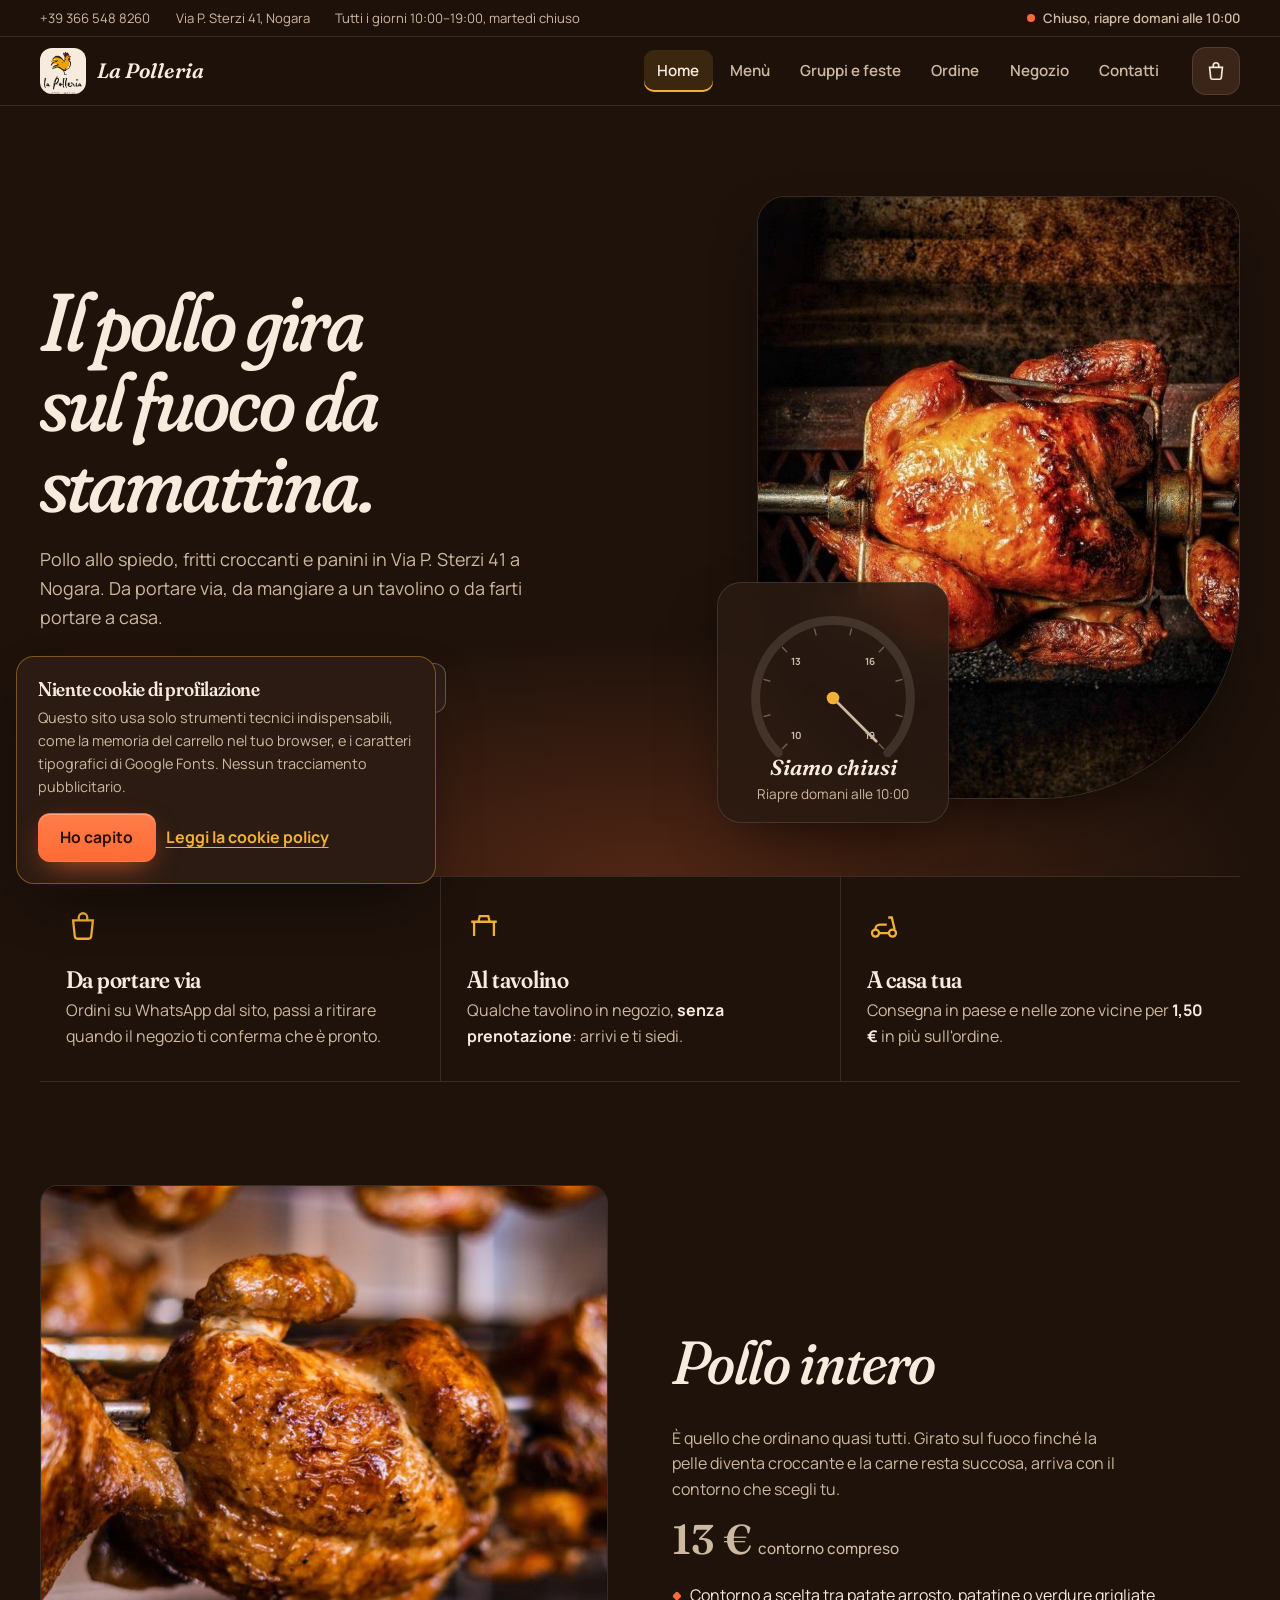
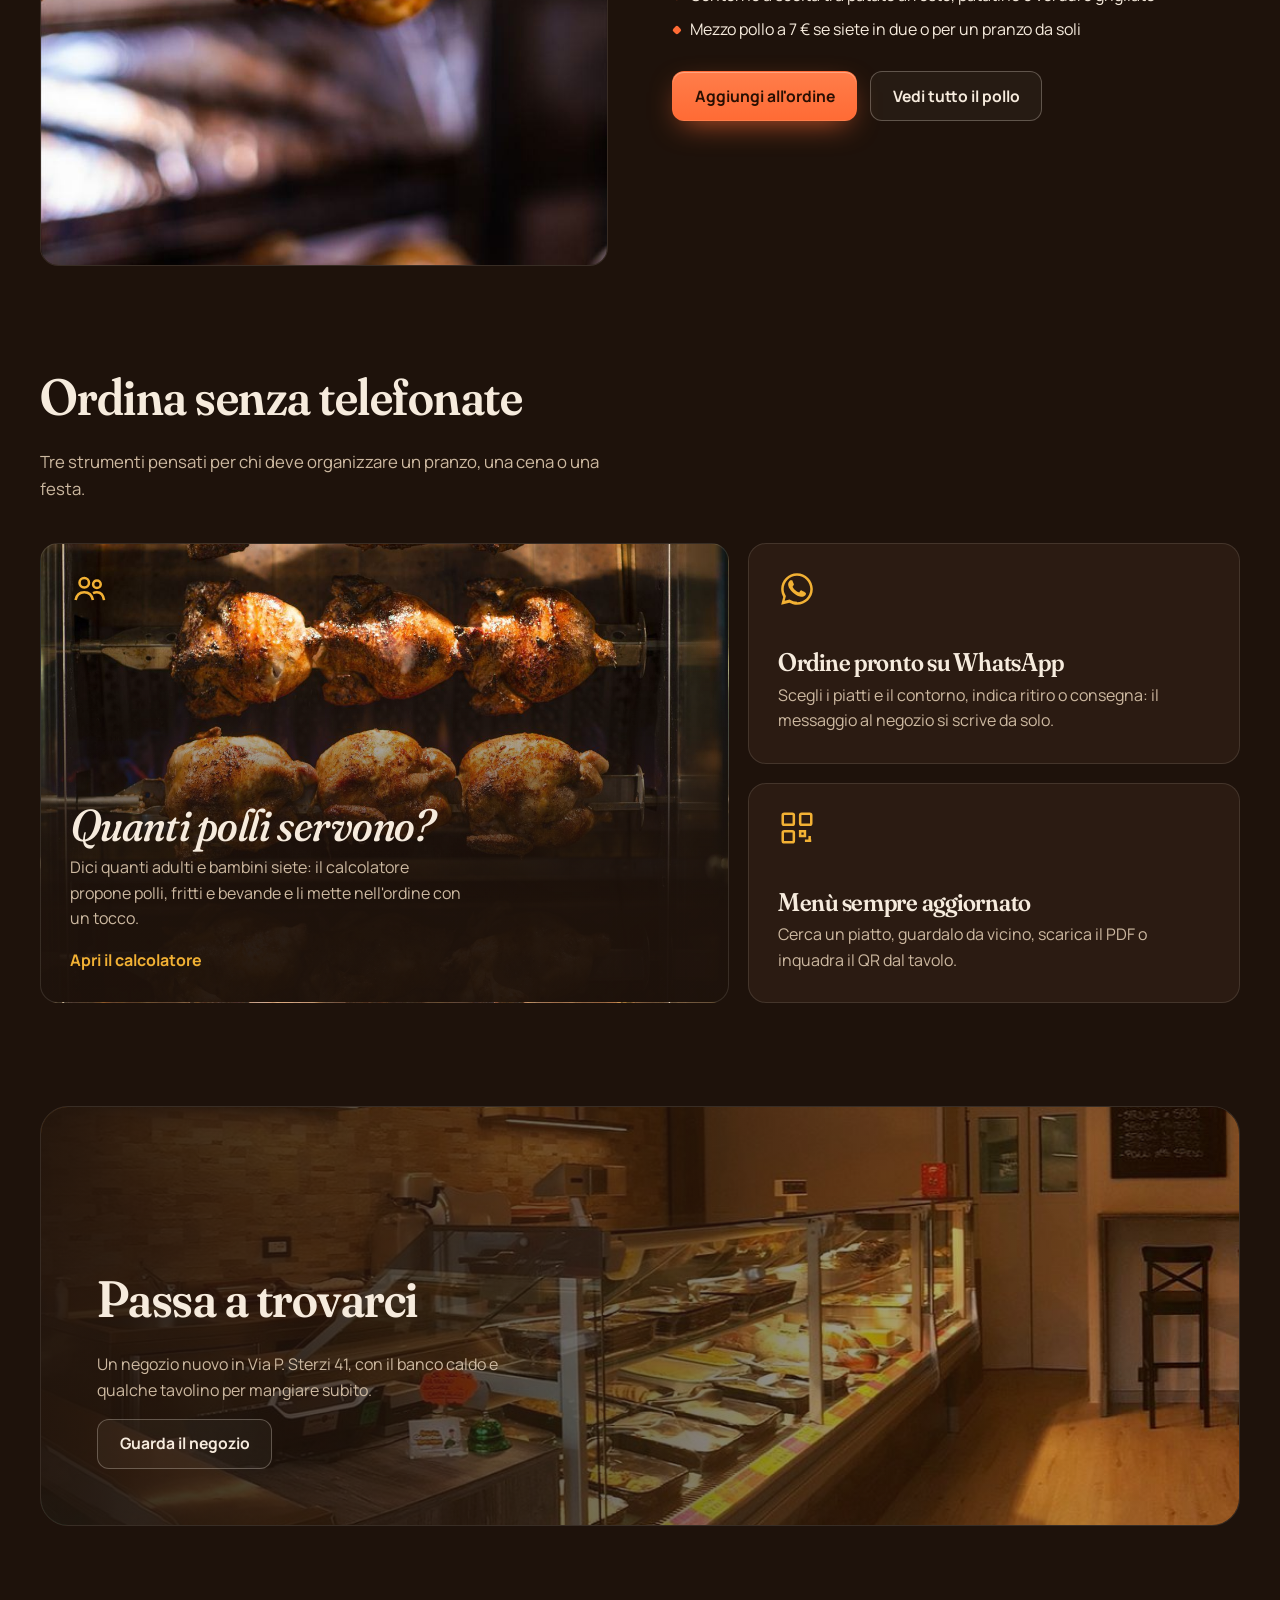
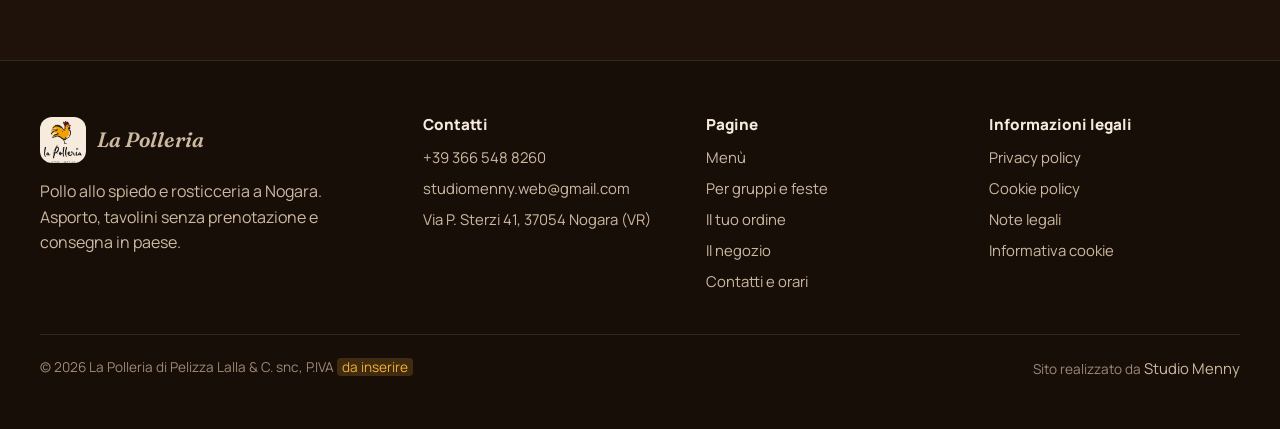
==== index.html @ 3eb0762a "Add files via upload" ====
<!DOCTYPE html>
<html lang="it">
<head>
  <meta charset="UTF-8">
  <meta name="viewport" content="width=device-width, initial-scale=1, viewport-fit=cover">
  <title>La Polleria, pollo allo spiedo a Nogara</title>
  <meta name="description" content="Pollo allo spiedo cotto sul fuoco vivo, fritti e panini in Via P. Sterzi 41 a Nogara. Ordina su WhatsApp, ritiro o consegna a domicilio.">
  <meta name="theme-color" content="#1E120B">
  <link rel="icon" href="images/logo.png">
  <meta property="og:title" content="La Polleria, pollo allo spiedo a Nogara">
  <meta property="og:description" content="Pollo allo spiedo cotto sul fuoco vivo, fritti e panini in Via P. Sterzi 41 a Nogara. Ordina su WhatsApp, ritiro o consegna a domicilio.">
  <meta property="og:image" content="images/hero-spiedo.jpg">
  <meta property="og:type" content="website">
  <link rel="preconnect" href="https://fonts.googleapis.com"><link rel="preconnect" href="https://fonts.gstatic.com" crossorigin><link href="https://fonts.googleapis.com/css2?family=Fraunces:ital,opsz,wght,SOFT,WONK@0,9..144,400..700,0..100,0..1;1,9..144,400..700,0..100,0..1&family=Manrope:wght@400;500;600;700;800&display=swap" rel="stylesheet">
  <link rel="stylesheet" href="style.css">
</head>
<body>
<a class="skip-link" href="#main">Vai al contenuto</a>
<header class="topbar">
  <div class="topbar-strip">
    <div class="wrap">
      <a href="tel:+393665488260">+39 366 548 8260</a>
      <a href="contatti.html">Via P. Sterzi 41, Nogara</a>
      <span>Tutti i giorni 10:00–19:00, martedì chiuso</span>
      <span class="status strip-status" data-status>Orari</span>
    </div>
  </div>
  <div class="topbar-main">
    <div class="wrap">
      <button class="menu-toggle" type="button" aria-expanded="false" aria-controls="mainnav" aria-label="Apri il menu di navigazione"><span></span></button>
      <a class="brand" href="index.html" aria-label="La Polleria, pagina iniziale">
        <span class="brand-badge"><img src="images/logo.png" alt="" width="46" height="46"></span>
        <span class="brand-text"><span class="brand-name">La Polleria</span><span class="status brand-status" data-status></span></span>
      </a>
      <nav class="mainnav" id="mainnav" aria-label="Navigazione principale">
        <a href="index.html" aria-current="page">Home</a>
        <a href="menu.html">Menù</a>
        <a href="feste.html">Gruppi e feste</a>
        <a href="ordina.html">Ordine</a>
        <a href="negozio.html">Negozio</a>
        <a href="contatti.html">Contatti</a>
        <span class="status nav-status" data-status>Orari</span>
      </nav>
      <a class="cart-btn" href="ordina.html" aria-label="Il tuo ordine"><svg viewBox="0 0 24 24" aria-hidden="true"><path d="M5 8h14l-1.2 11.2a2 2 0 0 1-2 1.8H8.2a2 2 0 0 1-2-1.8L5 8z"/><path d="M9 8V6a3 3 0 0 1 6 0v2"/></svg><span class="badge" data-cart-count hidden>0</span></a>
    </div>
  </div>
</header>

<main id="main">

  <section class="hero">
    <canvas class="embers" aria-hidden="true"></canvas>
    <div class="wrap hero-grid">
      <div class="hero-copy">
        <h1>Il pollo gira sul fuoco da stamattina.</h1>
        <p class="hero-lead">Pollo allo spiedo, fritti croccanti e panini in Via P. Sterzi 41 a Nogara. Da portare via, da mangiare a un tavolino o da farti portare a casa.</p>
        <div class="hero-cta">
          <a class="btn btn-fire" href="menu.html">Scegli dal menù</a>
          <a class="btn btn-line" href="feste.html">Calcola per il tuo gruppo</a>
        </div>
      </div>

      <div class="hero-visual">
        <div class="hero-photo"><img src="images/spiedo-scuro.jpg" alt="Pollo allo spiedo dorato sulla brace" width="720" height="906"></div>
        <aside class="dial-card" aria-live="polite" aria-label="Orari di oggi">
          <svg class="dial" viewBox="0 0 220 180" role="img" aria-label="Quadrante degli orari di apertura, dalle 10 alle 19">
            <defs>
              <linearGradient id="dialGrad" x1="0" y1="1" x2="1" y2="0">
                <stop offset="0" stop-color="#F2B134"/>
                <stop offset="1" stop-color="#FF6B35"/>
              </linearGradient>
            </defs>
            <path class="dial-track"/>
            <path class="dial-progress"/>
            <g class="dial-ticks"></g>
            <g class="dial-needle"><line x1="110" y1="110" x2="110" y2="42"/><circle cx="110" cy="110" r="7"/></g>
          </svg>
          <div class="dial-readout">
            <strong data-dial-state>Orari</strong>
            <span data-dial-detail>Tutti i giorni 10–19, martedì chiuso</span>
          </div>
        </aside>
      </div>
    </div>
  </section>

  <section class="wrap" aria-labelledby="modes-title">
    <h2 class="visually-hidden" id="modes-title">Come puoi mangiarlo</h2>
    <div class="modes">
      <div class="mode">
        <svg viewBox="0 0 24 24" aria-hidden="true"><path d="M5 8h14l-1.2 11.2a2 2 0 0 1-2 1.8H8.2a2 2 0 0 1-2-1.8L5 8z"/><path d="M9 8V6a3 3 0 0 1 6 0v2"/></svg>
        <h3>Da portare via</h3>
        <p>Ordini su WhatsApp dal sito, passi a ritirare quando il negozio ti conferma che è pronto.</p>
      </div>
      <div class="mode">
        <svg viewBox="0 0 24 24" aria-hidden="true"><path d="M3 9h18M5 9v10M19 9v10M8 9l1-4h6l1 4"/></svg>
        <h3>Al tavolino</h3>
        <p>Qualche tavolino in negozio, <strong>senza prenotazione</strong>: arrivi e ti siedi.</p>
      </div>
      <div class="mode">
        <svg viewBox="0 0 24 24" aria-hidden="true"><circle cx="6" cy="17" r="2.5"/><circle cx="18" cy="17" r="2.5"/><path d="M8.5 17h7M15 6h2.5l2 8.5M14 11H9a3 3 0 0 0-3 3v.5"/></svg>
        <h3>A casa tua</h3>
        <p>Consegna in paese e nelle zone vicine per <strong>1,50 €</strong> in più sull'ordine.</p>
      </div>
    </div>
  </section>

  <section class="block">
    <div class="wrap signature">
      <div class="signature-img"><img src="images/menu-pollo-intero.jpg" alt="Pollo intero allo spiedo" loading="lazy"></div>
      <div>
        <h2>Pollo intero</h2>
        <p>È quello che ordinano quasi tutti. Girato sul fuoco finché la pelle diventa croccante e la carne resta succosa, arriva con il contorno che scegli tu.</p>
        <p class="price-big">13 €<small>contorno compreso</small></p>
        <ul class="facts">
          <li>Contorno a scelta tra patate arrosto, patatine o verdure grigliate</li>
          <li>Mezzo pollo a 7 € se siete in due o per un pranzo da soli</li>
        </ul>
        <div class="signature-actions">
          <button type="button" class="btn btn-fire" data-add="pollo-intero">Aggiungi all'ordine</button>
          <a class="btn btn-line" href="menu.html#pollo">Vedi tutto il pollo</a>
        </div>
      </div>
    </div>
  </section>

  <section class="block" style="padding-top:0">
    <div class="wrap">
      <div class="block-head">
        <h2>Ordina senza telefonate</h2>
        <p>Tre strumenti pensati per chi deve organizzare un pranzo, una cena o una festa.</p>
      </div>
      <div class="tools">
        <a class="tool tool--big" href="feste.html">
          <svg class="tool-icon" viewBox="0 0 24 24" aria-hidden="true"><circle cx="9" cy="8" r="3"/><circle cx="17" cy="9" r="2.4"/><path d="M3.5 19c.6-3.2 2.8-5 5.5-5s4.9 1.8 5.5 5M14.5 14.6c.8-.4 1.6-.6 2.5-.6 2.3 0 4 1.5 4.5 5"/></svg>
          <h3>Quanti polli servono?</h3>
          <p>Dici quanti adulti e bambini siete: il calcolatore propone polli, fritti e bevande e li mette nell'ordine con un tocco.</p>
          <span class="tool-go">Apri il calcolatore</span>
        </a>
        <a class="tool" href="ordina.html">
          <svg class="tool-icon" style="fill:#F2B134;stroke:none" viewBox="0 0 24 24" aria-hidden="true"><path d="M12 2C6.5 2 2 6.5 2 12c0 1.8.5 3.5 1.3 5L2 22l5.2-1.3c1.5.8 3.1 1.3 4.8 1.3 5.5 0 10-4.5 10-10S17.5 2 12 2zm0 18c-1.6 0-3.1-.4-4.4-1.2l-.3-.2-3.1.8.8-3-.2-.3C4 14.7 3.6 13.4 3.6 12c0-4.6 3.8-8.4 8.4-8.4s8.4 3.8 8.4 8.4-3.8 8.4-8.4 8.4zm4.6-6.3c-.3-.1-1.5-.7-1.7-.8-.2-.1-.4-.1-.6.1-.2.3-.6.8-.8 1-.1.2-.3.2-.5.1-.3-.1-1.2-.4-2.2-1.4-.8-.7-1.4-1.6-1.5-1.9-.2-.3 0-.4.1-.6.1-.1.3-.3.4-.5.1-.1.2-.3.2-.4.1-.2 0-.3 0-.5-.1-.1-.6-1.4-.8-1.9-.2-.5-.4-.4-.6-.4h-.5c-.2 0-.5.1-.7.3-.2.3-1 1-1 2.3s1 2.7 1.1 2.9c.1.2 2 3 4.8 4.2.7.3 1.2.5 1.6.6.7.2 1.3.2 1.8.1.5-.1 1.5-.6 1.8-1.2.2-.6.2-1.1.1-1.2-.1-.1-.2-.2-.5-.3z"/></svg>
          <h3>Ordine pronto su WhatsApp</h3>
          <p>Scegli i piatti e il contorno, indica ritiro o consegna: il messaggio al negozio si scrive da solo.</p>
        </a>
        <a class="tool" href="menu.html">
          <svg class="tool-icon" viewBox="0 0 24 24" aria-hidden="true"><rect x="3" y="3" width="7" height="7" rx="1"/><rect x="14" y="3" width="7" height="7" rx="1"/><rect x="3" y="14" width="7" height="7" rx="1"/><path d="M14 14h3v3h-3zM20 14v.01M17 20h4M20 17v3"/></svg>
          <h3>Menù sempre aggiornato</h3>
          <p>Cerca un piatto, guardalo da vicino, scarica il PDF o inquadra il QR dal tavolo.</p>
        </a>
      </div>
    </div>
  </section>

  <section class="block" style="padding-top:0">
    <div class="wrap">
      <div class="shop-band">
        <img src="images/negozio.jpg" alt="Interno del negozio con il banco caldo e i tavolini" loading="lazy">
        <div class="shop-band-copy">
          <h2>Passa a trovarci</h2>
          <p>Un negozio nuovo in Via P. Sterzi 41, con il banco caldo e qualche tavolino per mangiare subito.</p>
          <a class="btn btn-line" href="negozio.html">Guarda il negozio</a>
        </div>
      </div>
    </div>
  </section>

</main>
<footer class="site-foot">
  <div class="wrap">
    <div class="foot-grid">
      <div class="foot-brand">
        <a class="brand" href="index.html"><span class="brand-badge"><img src="images/logo.png" alt="" width="46" height="46"></span><span class="brand-name">La Polleria</span></a>
        <p>Pollo allo spiedo e rosticceria a Nogara. Asporto, tavolini senza prenotazione e consegna in paese.</p>
      </div>
      <div>
        <h2>Contatti</h2>
        <ul>
          <li><a href="tel:+393665488260">+39 366 548 8260</a></li>
          <li><a href="mailto:studiomenny.web@gmail.com">studiomenny.web@gmail.com</a></li>
          <li>Via P. Sterzi 41, 37054 Nogara (VR)</li>
        </ul>
      </div>
      <div>
        <h2>Pagine</h2>
        <ul>
          <li><a href="menu.html">Menù</a></li>
          <li><a href="feste.html">Per gruppi e feste</a></li>
          <li><a href="ordina.html">Il tuo ordine</a></li>
          <li><a href="negozio.html">Il negozio</a></li>
          <li><a href="contatti.html">Contatti e orari</a></li>
        </ul>
      </div>
      <div>
        <h2>Informazioni legali</h2>
        <ul>
          <li><a href="privacy.html">Privacy policy</a></li>
          <li><a href="cookie.html">Cookie policy</a></li>
          <li><a href="note-legali.html">Note legali</a></li>
          <li><button type="button" data-cookie-open>Informativa cookie</button></li>
        </ul>
      </div>
    </div>
    <div class="foot-bottom">
      <span>© <span data-year>2026</span> La Polleria di Pelizza Lalla &amp; C. snc, P.IVA <span class="placeholder">da inserire</span></span>
      <span>Sito realizzato da <a href="https://www.studiomenny.it/" target="_blank" rel="noopener">Studio Menny</a></span>
    </div>
  </div>
</footer>

<nav class="actionbar" aria-label="Azioni rapide">
  <a class="ab-call" href="tel:+393665488260"><svg viewBox="0 0 24 24" aria-hidden="true"><path d="M6.6 10.8c1.4 2.8 3.7 5.1 6.5 6.5l2.2-2.2c.3-.3.7-.4 1-.2 1.1.4 2.3.6 3.5.6.6 0 1 .4 1 1V20c0 .6-.4 1-1 1C10.6 21 3 13.4 3 4c0-.6.4-1 1-1h3.5c.6 0 1 .4 1 1 0 1.2.2 2.4.6 3.5.1.3 0 .7-.2 1z"/></svg>Chiama</a>
  <a class="ab-wa" href="https://wa.me/393665488260" target="_blank" rel="noopener"><svg viewBox="0 0 24 24" aria-hidden="true"><path d="M12 2C6.5 2 2 6.5 2 12c0 1.8.5 3.5 1.3 5L2 22l5.2-1.3c1.5.8 3.1 1.3 4.8 1.3 5.5 0 10-4.5 10-10S17.5 2 12 2zm0 18c-1.6 0-3.1-.4-4.4-1.2l-.3-.2-3.1.8.8-3-.2-.3C4 14.7 3.6 13.4 3.6 12c0-4.6 3.8-8.4 8.4-8.4s8.4 3.8 8.4 8.4-3.8 8.4-8.4 8.4zm4.6-6.3c-.3-.1-1.5-.7-1.7-.8-.2-.1-.4-.1-.6.1-.2.3-.6.8-.8 1-.1.2-.3.2-.5.1-.3-.1-1.2-.4-2.2-1.4-.8-.7-1.4-1.6-1.5-1.9-.2-.3 0-.4.1-.6.1-.1.3-.3.4-.5.1-.1.2-.3.2-.4.1-.2 0-.3 0-.5-.1-.1-.6-1.4-.8-1.9-.2-.5-.4-.4-.6-.4h-.5c-.2 0-.5.1-.7.3-.2.3-1 1-1 2.3s1 2.7 1.1 2.9c.1.2 2 3 4.8 4.2.7.3 1.2.5 1.6.6.7.2 1.3.2 1.8.1.5-.1 1.5-.6 1.8-1.2.2-.6.2-1.1.1-1.2-.1-.1-.2-.2-.5-.3z"/></svg>WhatsApp</a>
  <a class="ab-order" href="ordina.html"><svg viewBox="0 0 24 24" aria-hidden="true"><path d="M5 8h14l-1.2 11.2a2 2 0 0 1-2 1.8H8.2a2 2 0 0 1-2-1.8L5 8z"/><path d="M9 8V6a3 3 0 0 1 6 0v2"/></svg>Ordine <span class="badge" data-cart-count hidden>0</span></a>
</nav>

<div class="toast" id="toast" role="status" aria-live="polite"></div>

<div class="cookie" id="cookie" role="dialog" aria-labelledby="cookie-title" hidden>
  <h2 id="cookie-title">Niente cookie di profilazione</h2>
  <p>Questo sito usa solo strumenti tecnici indispensabili, come la memoria del carrello nel tuo browser, e i caratteri tipografici di Google Fonts. Nessun tracciamento pubblicitario.</p>
  <div class="cookie-actions">
    <button type="button" class="btn btn-fire" data-cookie-ok>Ho capito</button>
    <a class="link" href="cookie.html">Leggi la cookie policy</a>
  </div>
</div>
<script src="data.js"></script>
<script src="cart.js"></script>
<script src="app.js"></script>
</body>
</html>
---- style.css ----
/* =========================================================
   La Polleria — foglio di stile unico per tutte le pagine
   Palette: brace, carbone, tizzone, pergamena, crosta, fiamma, rosmarino
   ========================================================= */

:root {
  --brace: #1E120B;
  --carbone: #2B1B12;
  --tizzone: #3A2518;
  --pergamena: #F6EBDD;
  --sabbia: #CDB9A1;
  --crosta: #F2B134;
  --fiamma: #FF6B35;
  --rosmarino: #A5BD6E;
  --linea: rgba(246, 235, 221, 0.12);

  --display: "Fraunces", Georgia, serif;
  --body: "Manrope", system-ui, -apple-system, "Segoe UI", sans-serif;

  --wrap: 1200px;
  --head-h: 104px;
  --r-card: 18px;
  --r-ctrl: 12px;
  --shadow: 0 24px 60px -24px rgba(0, 0, 0, 0.7);
}

@media (max-width: 900px) { :root { --head-h: 64px; } }

*, *::before, *::after { box-sizing: border-box; }

html { scroll-behavior: smooth; scroll-padding-top: calc(var(--head-h) + 16px); }

body {
  margin: 0;
  font-family: var(--body);
  font-size: 1rem;
  line-height: 1.6;
  color: var(--pergamena);
  background:
    radial-gradient(1200px 600px at 85% -10%, rgba(255, 107, 53, 0.10), transparent 60%),
    var(--brace);
  -webkit-font-smoothing: antialiased;
}

body.is-locked, body.nav-open { overflow: hidden; }

[hidden] { display: none !important; }
img { max-width: 100%; display: block; }
a { color: inherit; }
button, input, select, textarea { font: inherit; color: inherit; }

h1, h2, h3 {
  font-family: var(--display);
  font-weight: 600;
  line-height: 1.08;
  letter-spacing: -0.01em;
  margin: 0 0 0.5em;
  font-variation-settings: "SOFT" 60, "opsz" 96;
}

p { margin: 0 0 1em; }

.wrap { width: min(100% - 2.5rem, var(--wrap)); margin-inline: auto; }

:focus-visible { outline: 2px solid var(--crosta); outline-offset: 3px; border-radius: 6px; }

.skip-link {
  position: absolute; left: 1rem; top: -60px; z-index: 300;
  background: var(--crosta); color: var(--brace); padding: 0.6rem 1rem; border-radius: 8px; font-weight: 700;
}
.skip-link:focus { top: 1rem; }

.visually-hidden {
  position: absolute !important; width: 1px; height: 1px; overflow: hidden;
  clip: rect(0 0 0 0); white-space: nowrap;
}

/* ---------- Pulsanti ---------- */

.btn {
  display: inline-flex; align-items: center; justify-content: center; gap: 0.55rem;
  min-height: 48px; padding: 0.7rem 1.35rem;
  border-radius: var(--r-ctrl); border: 1px solid transparent;
  font-weight: 700; font-size: 0.98rem; text-decoration: none; cursor: pointer;
  transition: transform 0.15s ease, background-color 0.15s ease, border-color 0.15s ease;
}
.btn:active { transform: translateY(1px); }
.btn svg { width: 20px; height: 20px; flex: none; }

.btn-fire {
  background: linear-gradient(180deg, #FF7D4A, var(--fiamma));
  color: #2A0F02;
  box-shadow: 0 10px 30px -10px rgba(255, 107, 53, 0.8), inset 0 1px 0 rgba(255, 255, 255, 0.3);
}
.btn-fire:hover { background: #FF8A5B; }

.btn-line { border-color: rgba(246, 235, 221, 0.28); color: var(--pergamena); background: rgba(246, 235, 221, 0.04); }
.btn-line:hover { border-color: var(--crosta); background: rgba(242, 177, 52, 0.08); }

.btn-wa { background: #25D366; color: #06331A; }
.btn-wa:hover { background: #3be27b; }
.btn-wa svg { fill: currentColor; }

.btn[disabled] { opacity: 0.4; cursor: not-allowed; box-shadow: none; }

.link {
  color: var(--crosta); font-weight: 700; text-decoration: underline;
  text-underline-offset: 4px; text-decoration-thickness: 1px;
}

/* ---------- Testata ---------- */

.topbar {
  position: sticky; top: 0; z-index: 100;
  border-bottom: 1px solid var(--linea);
  isolation: isolate;
}
/* Lo sfondo sfocato sta su uno pseudo-elemento: così il menu mobile (position: fixed) copre davvero tutto lo schermo */
.topbar::before {
  content: ""; position: absolute; inset: 0; z-index: -1;
  background: rgba(30, 18, 11, 0.82);
  backdrop-filter: blur(14px) saturate(140%);
  -webkit-backdrop-filter: blur(14px) saturate(140%);
}

.topbar-strip { border-bottom: 1px solid var(--linea); font-size: 0.82rem; color: var(--sabbia); }
.topbar-strip .wrap { display: flex; gap: 1.6rem; align-items: center; min-height: 36px; }
.topbar-strip a { text-decoration: none; }
.topbar-strip a:hover { color: var(--pergamena); }
.topbar-strip .strip-status { margin-left: auto; }

.topbar-main .wrap { display: flex; align-items: center; gap: 1.2rem; min-height: 68px; }

.brand { display: flex; align-items: center; gap: 0.7rem; text-decoration: none; flex: none; }
.brand-badge {
  width: 46px; height: 46px; border-radius: 12px; background: var(--pergamena);
  display: grid; place-items: center; padding: 4px;
}
.brand-badge img { width: 100%; height: 100%; object-fit: contain; }
.brand-name { font-family: var(--display); font-size: 1.3rem; font-weight: 600; font-style: italic; }
.brand-text { display: grid; line-height: 1.15; }
.brand-text .brand-status { display: none; font-size: 0.72rem; }

.mainnav { display: flex; gap: 0.2rem; margin-left: auto; }
.mainnav a {
  text-decoration: none; padding: 0.55rem 0.85rem; border-radius: 10px;
  color: var(--sabbia); font-weight: 600; font-size: 0.95rem;
}
.mainnav a:hover { color: var(--pergamena); background: rgba(246, 235, 221, 0.06); }
.mainnav a[aria-current="page"] { color: var(--pergamena); background: rgba(242, 177, 52, 0.14); box-shadow: inset 0 -2px 0 var(--crosta); }

.cart-btn {
  position: relative; display: grid; place-items: center;
  width: 48px; height: 48px; border-radius: 14px;
  background: var(--tizzone); border: 1px solid var(--linea); text-decoration: none;
}
.cart-btn svg { width: 22px; height: 22px; fill: none; stroke: var(--pergamena); stroke-width: 1.8; }
.cart-btn:hover { border-color: var(--crosta); }

.badge {
  position: absolute; top: -6px; right: -6px; min-width: 22px; height: 22px; padding: 0 6px;
  border-radius: 999px; background: var(--fiamma); color: #2A0F02;
  font-size: 0.75rem; font-weight: 800; display: grid; place-items: center;
}

.menu-toggle { display: none; }

/* Stato aperto / chiuso */
.status { display: inline-flex; align-items: center; gap: 0.5rem; font-weight: 600; }
.status::before {
  content: ""; width: 8px; height: 8px; border-radius: 50%; background: var(--sabbia); flex: none;
}
.status.is-open::before { background: var(--rosmarino); box-shadow: 0 0 0 4px rgba(165, 189, 110, 0.2); }
.status.is-open { color: #D6E6AE; }
.status.is-closed::before { background: var(--fiamma); }

@media (max-width: 900px) {
  .topbar-strip { display: none; }
  .topbar-main .wrap { min-height: 64px; gap: 0.7rem; }
  .brand-badge { width: 40px; height: 40px; }
  .brand-name { font-size: 1.15rem; }
  .brand-text .brand-status { display: inline-flex; gap: 0.35rem; }
  .brand-status::before { width: 6px; height: 6px; }

  .menu-toggle {
    display: grid; place-items: center; width: 48px; height: 48px;
    border-radius: 14px; border: 1px solid var(--linea); background: transparent; cursor: pointer;
  }
  .menu-toggle span, .menu-toggle span::before, .menu-toggle span::after {
    display: block; width: 20px; height: 2px; background: var(--pergamena); border-radius: 2px;
    position: relative; transition: transform 0.2s ease, background 0.2s ease;
  }
  .menu-toggle span::before, .menu-toggle span::after { content: ""; position: absolute; left: 0; }
  .menu-toggle span::before { top: -6px; }
  .menu-toggle span::after { top: 6px; }
  .nav-open .menu-toggle span { background: transparent; }
  .nav-open .menu-toggle span::before { transform: translateY(6px) rotate(45deg); }
  .nav-open .menu-toggle span::after { transform: translateY(-6px) rotate(-45deg); }

  .cart-btn { margin-left: auto; }

  .mainnav {
    position: fixed; inset: 64px 0 0 0; z-index: 99;
    flex-direction: column; gap: 0.3rem; padding: 1.4rem 1.25rem 7rem;
    background: var(--brace); margin: 0;
    transform: translateY(-8px); opacity: 0; visibility: hidden;
    transition: opacity 0.2s ease, transform 0.2s ease, visibility 0.2s;
  }
  .nav-open .mainnav { opacity: 1; transform: none; visibility: visible; }
  .mainnav a { font-family: var(--display); font-size: 1.7rem; font-weight: 600; color: var(--pergamena); padding: 0.6rem 0.4rem; }
  .mainnav a[aria-current="page"] { box-shadow: none; background: none; color: var(--crosta); }
  .mainnav .nav-status { display: flex; margin-top: 1rem; padding-top: 1rem; border-top: 1px solid var(--linea); font-size: 0.95rem; }
}
@media (min-width: 901px) { .mainnav .nav-status { display: none; } }

/* ---------- Hero (home) ---------- */

.hero { position: relative; overflow: hidden; padding: clamp(3rem, 7vw, 6rem) 0 clamp(3rem, 6vw, 5rem); isolation: isolate; }

.hero::after {
  content: ""; position: absolute; inset: auto 0 0 0; height: 45%; z-index: -1;
  background: radial-gradient(70% 100% at 50% 100%, rgba(255, 107, 53, 0.22), transparent 70%);
}

.embers { position: absolute; inset: 0; width: 100%; height: 100%; pointer-events: none; z-index: 1; }

.hero-grid {
  position: relative; z-index: 2;
  display: grid; grid-template-columns: 1.15fr 0.85fr; gap: clamp(2rem, 5vw, 4.5rem); align-items: center;
}

.hero h1 {
  font-size: clamp(2.6rem, 6.4vw, 5.4rem);
  font-weight: 500; font-style: italic;
  font-variation-settings: "SOFT" 100, "opsz" 144, "WONK" 1;
  line-height: 0.98; letter-spacing: -0.025em;
  max-width: 11ch; margin-bottom: 1.4rem;
  text-wrap: balance;
}

.hero-lead { font-size: 1.12rem; color: var(--sabbia); max-width: 44ch; margin-bottom: 2rem; }

.hero-cta { display: flex; flex-wrap: wrap; gap: 0.8rem; }

.hero-visual { position: relative; }

.hero-photo {
  border-radius: 28px 28px 200px 200px; overflow: hidden; aspect-ratio: 4 / 5;
  box-shadow: var(--shadow);
  border: 1px solid var(--linea);
}
.hero-photo img { width: 100%; height: 100%; object-fit: cover; }

/* Quadrante orari */
.dial-card {
  position: absolute; left: -2.5rem; bottom: -1.5rem; width: 232px;
  padding: 1rem 1rem 1.1rem;
  background: rgba(43, 27, 18, 0.88);
  backdrop-filter: blur(12px); -webkit-backdrop-filter: blur(12px);
  border: 1px solid var(--linea); border-radius: 24px;
  box-shadow: var(--shadow);
  text-align: center;
}

.dial { width: 100%; height: auto; display: block; margin-bottom: -0.6rem; }
.dial-track { fill: none; stroke: rgba(246, 235, 221, 0.12); stroke-width: 10; stroke-linecap: round; }
.dial-progress { fill: none; stroke: url(#dialGrad); stroke-width: 10; stroke-linecap: round; filter: drop-shadow(0 0 6px rgba(255, 107, 53, 0.7)); }
.dial-ticks line { stroke: rgba(246, 235, 221, 0.35); stroke-width: 1.5; }
.dial-ticks text { fill: var(--sabbia); font-family: var(--body); font-size: 11px; font-weight: 700; text-anchor: middle; }
.dial-needle line { stroke: var(--pergamena); stroke-width: 3; stroke-linecap: round; }
.dial-needle circle { fill: var(--crosta); }
.dial-card:not(.is-open) .dial-needle line { stroke: var(--sabbia); }

.dial-readout strong { display: block; font-family: var(--display); font-size: 1.35rem; font-style: italic; font-weight: 600; }
.dial-readout span { display: block; font-size: 0.85rem; color: var(--sabbia); line-height: 1.4; }
.dial-card.is-open .dial-readout strong { color: #D6E6AE; }

@media (max-width: 900px) {
  .hero-grid { grid-template-columns: 1fr; }
  .hero-visual { max-width: 460px; width: 100%; margin: 0 auto; }
  .dial-card { left: auto; right: -0.5rem; bottom: -1.5rem; width: 196px; }
}

@media (max-width: 480px) {
  .hero-photo { border-radius: 24px 24px 140px 140px; }
  .dial-card { right: 50%; transform: translateX(50%); bottom: -3rem; }
  .hero-visual { margin-bottom: 3rem; }
}

/* ---------- Sezioni home ---------- */

.block { padding: clamp(3.5rem, 8vw, 6.5rem) 0; }
.block-head { max-width: 60ch; margin-bottom: 2.5rem; }
.block-head h2 { font-size: clamp(2rem, 4.2vw, 3.2rem); }
.block-head p { color: var(--sabbia); font-size: 1.05rem; }

/* Tre modi */
.modes { display: grid; grid-template-columns: repeat(3, 1fr); border-top: 1px solid var(--linea); border-bottom: 1px solid var(--linea); }
.mode { padding: 2rem 1.6rem; }
.mode + .mode { border-left: 1px solid var(--linea); }
.mode svg { width: 34px; height: 34px; stroke: var(--crosta); fill: none; stroke-width: 1.6; margin-bottom: 1rem; }
.mode h3 { font-size: 1.5rem; margin-bottom: 0.35rem; }
.mode p { color: var(--sabbia); margin: 0; }
.mode strong { color: var(--pergamena); }
@media (max-width: 760px) {
  .modes { grid-template-columns: 1fr; }
  .mode + .mode { border-left: 0; border-top: 1px solid var(--linea); }
}

/* Il più ordinato */
.signature { display: grid; grid-template-columns: 1fr 1fr; gap: clamp(2rem, 5vw, 4rem); align-items: center; }
.signature-img { border-radius: var(--r-card); overflow: hidden; aspect-ratio: 5 / 6; border: 1px solid var(--linea); }
.signature-img img { width: 100%; height: 100%; object-fit: cover; }
.signature h2 { font-size: clamp(2.2rem, 5vw, 3.8rem); font-style: italic; font-weight: 500; }
.signature p { color: var(--sabbia); max-width: 46ch; }
.price-big { font-family: var(--display); font-size: 2.6rem; color: var(--crosta); font-weight: 600; line-height: 1; margin: 0.4rem 0 1.4rem; }
.price-big small { font-family: var(--body); font-size: 0.95rem; color: var(--sabbia); font-weight: 500; margin-left: 0.4rem; }
.signature-actions { display: flex; gap: 0.8rem; flex-wrap: wrap; }
.facts { list-style: none; padding: 0; margin: 0 0 1.8rem; display: grid; gap: 0.55rem; }
.facts li { display: flex; gap: 0.7rem; align-items: baseline; color: var(--pergamena); }
.facts li::before { content: ""; width: 7px; height: 7px; border-radius: 2px; background: var(--fiamma); transform: rotate(45deg) translateY(-2px); flex: none; }
@media (max-width: 760px) { .signature { grid-template-columns: 1fr; } }

/* Strumenti */
.tools { display: grid; grid-template-columns: 1.4fr 1fr; grid-template-rows: auto auto; gap: 1.2rem; }
.tool {
  position: relative; display: flex; flex-direction: column; justify-content: flex-end;
  padding: 1.8rem; border-radius: var(--r-card); text-decoration: none; overflow: hidden;
  background: var(--carbone); border: 1px solid var(--linea); min-height: 220px;
  transition: border-color 0.2s ease, transform 0.2s ease;
}
.tool:hover { border-color: rgba(242, 177, 52, 0.55); transform: translateY(-2px); }
.tool h3 { font-size: 1.6rem; margin-bottom: 0.35rem; }
.tool p { color: var(--sabbia); margin: 0; max-width: 40ch; }
.tool-go { margin-top: 1rem; color: var(--crosta); font-weight: 700; }
.tool--big { grid-row: span 2; min-height: 460px; background: linear-gradient(180deg, rgba(30, 18, 11, 0) 20%, rgba(30, 18, 11, 0.95) 80%), url("images/hero-spiedo.jpg") center / cover; }
.tool--big h3 { font-size: clamp(2rem, 4vw, 2.8rem); font-style: italic; font-weight: 500; }
.tool-icon { position: absolute; top: 1.6rem; left: 1.8rem; width: 38px; height: 38px; stroke: var(--crosta); fill: none; stroke-width: 1.6; }
@media (max-width: 760px) {
  .tools { grid-template-columns: 1fr; }
  .tool--big { grid-row: auto; min-height: 340px; }
}

/* Striscia negozio */
.shop-band { position: relative; border-radius: 28px; overflow: hidden; min-height: 420px; display: flex; align-items: flex-end; border: 1px solid var(--linea); }
.shop-band img { position: absolute; inset: 0; width: 100%; height: 100%; object-fit: cover; }
.shop-band::before { content: ""; position: absolute; inset: 0; background: linear-gradient(90deg, rgba(30, 18, 11, 0.92) 0%, rgba(30, 18, 11, 0.55) 55%, rgba(30, 18, 11, 0.1) 100%); z-index: 1; }
.shop-band-copy { position: relative; z-index: 2; padding: clamp(1.8rem, 5vw, 3.5rem); max-width: 560px; }
.shop-band h2 { font-size: clamp(2rem, 4.4vw, 3.2rem); }
.shop-band p { color: var(--sabbia); }

/* ---------- Intestazione pagine interne ---------- */

.page-head {
  position: relative; overflow: hidden;
  padding: clamp(3rem, 8vw, 5.5rem) 0 clamp(2.4rem, 6vw, 4rem);
  border-bottom: 1px solid var(--linea);
}
.page-head-bg { position: absolute; inset: 0; z-index: -1; }
.page-head-bg img { width: 100%; height: 100%; object-fit: cover; opacity: 0.28; filter: saturate(1.1); }
.page-head-bg::after { content: ""; position: absolute; inset: 0; background: linear-gradient(180deg, rgba(30, 18, 11, 0.35), var(--brace) 95%); }
.page-head { isolation: isolate; }
.page-head h1 { font-size: clamp(2.6rem, 6.5vw, 4.8rem); font-style: italic; font-weight: 500; font-variation-settings: "SOFT" 100, "opsz" 144, "WONK" 1; margin-bottom: 0.4rem; }
.page-head p { color: var(--sabbia); font-size: 1.1rem; max-width: 52ch; margin: 0; }
.crumbs { font-size: 0.85rem; color: var(--sabbia); margin-bottom: 1rem; }
.crumbs a { text-decoration: none; }
.crumbs a:hover { color: var(--pergamena); }

/* ---------- Menù ---------- */

.menu-tools {
  position: sticky; top: var(--head-h); z-index: 50;
  background: rgba(30, 18, 11, 0.9);
  backdrop-filter: blur(12px); -webkit-backdrop-filter: blur(12px);
  border-bottom: 1px solid var(--linea);
}
.menu-tools .wrap { display: flex; gap: 1rem; align-items: center; padding: 0.8rem 0; }

.search { position: relative; flex: 0 1 300px; }
.search svg { position: absolute; left: 0.9rem; top: 50%; width: 18px; height: 18px; transform: translateY(-50%); stroke: var(--sabbia); fill: none; stroke-width: 2; pointer-events: none; }
.search input {
  width: 100%; min-height: 46px; padding: 0.6rem 2.6rem;
  border-radius: 999px; border: 1px solid var(--linea); background: var(--carbone);
}
.search input::placeholder { color: #9d8a76; }
.search input:focus { outline: none; border-color: var(--crosta); }
.search input::-webkit-search-cancel-button { display: none; }
.search-clear { position: absolute; right: 0.4rem; top: 50%; transform: translateY(-50%); width: 34px; height: 34px; border: 0; background: none; border-radius: 50%; cursor: pointer; color: var(--sabbia); font-size: 1.2rem; }
.search input:placeholder-shown + .search-clear { display: none; }

.chips { display: flex; gap: 0.45rem; overflow-x: auto; scrollbar-width: none; flex: 1; }
.chips::-webkit-scrollbar { display: none; }
.chip {
  flex: none; min-height: 42px; padding: 0.4rem 1rem; border-radius: 999px;
  border: 1px solid var(--linea); background: transparent; color: var(--sabbia);
  font-weight: 600; cursor: pointer; white-space: nowrap;
}
.chip:hover { color: var(--pergamena); border-color: rgba(246, 235, 221, 0.3); }
.chip.is-active { background: var(--pergamena); color: var(--brace); border-color: var(--pergamena); }

@media (max-width: 700px) {
  .menu-tools .wrap { flex-direction: column; align-items: stretch; gap: 0.6rem; padding: 0.7rem 0; }
  .search { flex: none; }
}

.callout {
  display: flex; gap: 1rem; align-items: center; margin: 2rem 0 0;
  padding: 1.1rem 1.3rem; border-radius: var(--r-card);
  background: linear-gradient(90deg, rgba(242, 177, 52, 0.14), rgba(242, 177, 52, 0.04));
  border: 1px solid rgba(242, 177, 52, 0.35);
}
.callout svg { width: 28px; height: 28px; flex: none; stroke: var(--crosta); fill: none; stroke-width: 1.7; }
.callout p { margin: 0; }
.callout a { color: var(--crosta); font-weight: 700; white-space: nowrap; }

.menu-group { padding-top: 2.8rem; }
.menu-group-title { display: flex; align-items: baseline; gap: 0.8rem; font-size: clamp(1.9rem, 4vw, 2.6rem); font-style: italic; font-weight: 500; }
.menu-group-title span { font-family: var(--body); font-style: normal; font-size: 0.9rem; font-weight: 600; color: var(--sabbia); }

.dish-grid { display: grid; grid-template-columns: repeat(auto-fill, minmax(250px, 1fr)); gap: 1.2rem; }

.dish {
  position: relative; display: flex; flex-direction: column;
  background: var(--carbone); border: 1px solid var(--linea); border-radius: var(--r-card); overflow: hidden;
  transition: border-color 0.2s ease;
}
.dish:hover { border-color: rgba(246, 235, 221, 0.24); }
.dish--featured { border-color: rgba(242, 177, 52, 0.6); box-shadow: 0 0 0 1px rgba(242, 177, 52, 0.3), 0 20px 50px -30px rgba(242, 177, 52, 0.6); }

.dish-photo {
  position: relative; display: block; width: 100%; aspect-ratio: 4 / 3; padding: 0; border: 0;
  background: #22150D; cursor: zoom-in; overflow: hidden;
}
.dish-photo img { width: 100%; height: 100%; object-fit: cover; transition: transform 0.4s ease; }
.dish-photo:hover img { transform: scale(1.04); }
.dish-photo.is-contain { background: #F4EFE8; }
.dish-photo.is-contain img { object-fit: contain; padding: 0.8rem; }

.dish-zoom {
  position: absolute; right: 0.7rem; bottom: 0.7rem; display: inline-flex; align-items: center; gap: 0.35rem;
  padding: 0.3rem 0.65rem 0.3rem 0.45rem; border-radius: 999px;
  background: rgba(30, 18, 11, 0.78); color: var(--pergamena); font-size: 0.78rem; font-weight: 700;
  backdrop-filter: blur(6px); -webkit-backdrop-filter: blur(6px);
}
.dish-zoom svg { width: 16px; height: 16px; stroke: currentColor; fill: none; stroke-width: 2.2; }

.dish-flag {
  position: absolute; top: 0.8rem; left: 0.8rem; z-index: 2;
  padding: 0.3rem 0.7rem; border-radius: 999px; font-size: 0.78rem; font-weight: 800;
  background: var(--crosta); color: #3a2400;
}

.dish-body { display: flex; flex-direction: column; flex: 1; padding: 1rem 1.1rem 1.1rem; }
.dish-name { font-size: 1.3rem; margin-bottom: 0.2rem; }
.dish-note { color: var(--sabbia); font-size: 0.9rem; margin: 0 0 0.8rem; }
.chili { display: inline-block; vertical-align: middle; font-family: var(--body); font-size: 0.7rem; font-weight: 800; padding: 0.15rem 0.5rem; border-radius: 999px; background: rgba(255, 107, 53, 0.18); color: #FFB08F; }
.dish-foot { margin-top: auto; display: flex; align-items: center; justify-content: space-between; gap: 0.8rem; }
.dish-price { font-family: var(--display); font-size: 1.35rem; font-weight: 600; color: var(--crosta); }

/* Quantità */
.qty { display: inline-flex; align-items: center; gap: 0.2rem; }
.qty-add {
  min-height: 42px; padding: 0.4rem 1.1rem; border-radius: 999px; border: 0; cursor: pointer;
  background: var(--fiamma); color: #2A0F02; font-weight: 800;
}
.qty-add:hover { background: #FF8A5B; }
.qty-btn {
  width: 40px; height: 40px; border-radius: 50%; cursor: pointer;
  border: 1px solid rgba(246, 235, 221, 0.25); background: var(--tizzone); font-size: 1.2rem; line-height: 1;
}
.qty-btn:hover { border-color: var(--crosta); }
.qty output { min-width: 2ch; text-align: center; font-weight: 800; font-size: 1.05rem; }
.qty--small .qty-btn { width: 34px; height: 34px; font-size: 1rem; }

.menu-empty { padding: 3rem 0; text-align: center; color: var(--sabbia); }
.menu-empty p { font-size: 1.1rem; }

.menu-extras {
  display: grid; grid-template-columns: 1fr auto; gap: 2rem; align-items: center;
  margin: 4rem auto 0; padding: 2rem; border-radius: var(--r-card);
  background: var(--carbone); border: 1px solid var(--linea);
}
.menu-extras h2 { font-size: 1.7rem; }
.menu-extras p { color: var(--sabbia); max-width: 55ch; }
.menu-extras .allergens { font-size: 0.9rem; margin: 1rem 0 0; }
.qr { text-align: center; }
.qr #qr-code { display: inline-block; padding: 10px; background: var(--pergamena); border-radius: 14px; }
.qr #qr-code img, .qr #qr-code canvas { display: block; }
.qr p { font-size: 0.82rem; color: var(--sabbia); margin: 0.6rem 0 0; }
@media (max-width: 700px) { .menu-extras { grid-template-columns: 1fr; } }

/* Scheda dettaglio */
.modal { position: fixed; inset: 0; z-index: 250; display: grid; place-items: center; padding: 1rem; }
.modal[hidden] { display: none; }
.modal-backdrop { position: absolute; inset: 0; background: rgba(12, 7, 4, 0.8); backdrop-filter: blur(4px); -webkit-backdrop-filter: blur(4px); }
.modal-box {
  position: relative; width: min(100%, 860px); max-height: calc(100vh - 2rem); overflow: auto;
  display: grid; grid-template-columns: 1fr 1fr;
  background: var(--carbone); border: 1px solid var(--linea); border-radius: 24px; box-shadow: var(--shadow);
  animation: pop 0.22s ease-out;
}
@keyframes pop { from { opacity: 0; transform: translateY(10px) scale(0.98); } to { opacity: 1; transform: none; } }
.modal-img { width: 100%; height: 100%; min-height: 320px; object-fit: cover; }
.modal-img.is-contain { object-fit: contain; background: #F4EFE8; padding: 1.5rem; }
.modal-body { padding: 2rem; display: flex; flex-direction: column; }
.modal-body h2 { font-size: 2.2rem; font-style: italic; font-weight: 500; margin-bottom: 0.2rem; }
.modal-note { color: var(--sabbia); margin-bottom: 0.8rem; }
.modal-price { font-family: var(--display); font-size: 2rem; color: var(--crosta); font-weight: 600; margin-bottom: 1rem; }
.modal-desc { color: var(--pergamena); }
.modal-choice { display: grid; gap: 0.4rem; margin: 0.4rem 0 1.2rem; }
.modal-choice label { font-weight: 700; font-size: 0.9rem; color: var(--sabbia); }
.modal-actions { margin-top: auto; display: flex; align-items: center; gap: 1rem; flex-wrap: wrap; }
.modal-count { font-size: 0.9rem; color: var(--sabbia); }
.modal-close {
  position: absolute; top: 0.8rem; right: 0.8rem; z-index: 2; width: 42px; height: 42px; border-radius: 50%;
  border: 0; background: rgba(30, 18, 11, 0.85); color: var(--pergamena); font-size: 1.5rem; cursor: pointer;
}
.modal-close:hover { background: var(--fiamma); color: #2A0F02; }
@media (max-width: 560px) {
  .dish-grid { grid-template-columns: 1fr; gap: 0.8rem; }
  .dish { flex-direction: row; }
  .dish-photo { width: 120px; flex: none; aspect-ratio: auto; min-height: 132px; }
  .dish-zoom { padding: 0.3rem; right: 0.4rem; bottom: 0.4rem; }
  .dish-zoom span { display: none; }
  .dish-flag { top: 0.4rem; left: 0.4rem; font-size: 0.68rem; padding: 0.2rem 0.5rem; }
  .dish-body { padding: 0.8rem 0.9rem; }
  .dish-name { font-size: 1.12rem; }
  .dish-note { font-size: 0.84rem; margin-bottom: 0.5rem; }
  .dish-price { font-size: 1.15rem; }
  .qty-add { min-height: 40px; padding: 0.35rem 0.9rem; }
  .qty-btn { width: 36px; height: 36px; }
  .menu-group { padding-top: 2rem; }
}

@media (max-width: 700px) {
  .modal { place-items: end center; padding: 0; }
  .modal-box { grid-template-columns: 1fr; border-radius: 24px 24px 0 0; max-height: 92vh; }
  .modal-img { min-height: 0; aspect-ratio: 4 / 3; }
  .modal-body { padding: 1.4rem 1.3rem 2rem; }
}

/* ---------- Campi modulo ---------- */

.field { display: grid; gap: 0.4rem; margin-bottom: 1rem; }
.field label, .field-label { font-weight: 700; font-size: 0.92rem; }
.field small { color: var(--sabbia); font-size: 0.82rem; }
.field input, .field textarea, select {
  width: 100%; min-height: 48px; padding: 0.7rem 0.9rem;
  border-radius: var(--r-ctrl); border: 1px solid rgba(246, 235, 221, 0.2); background: var(--brace);
}
.field textarea { min-height: 96px; resize: vertical; }
.field input:focus, .field textarea:focus, select:focus { outline: none; border-color: var(--crosta); box-shadow: 0 0 0 3px rgba(242, 177, 52, 0.2); }
select { appearance: none; background-image: url("data:image/svg+xml,%3Csvg xmlns='http://www.w3.org/2000/svg' width='12' height='8' viewBox='0 0 12 8'%3E%3Cpath d='M1 1l5 5 5-5' stroke='%23CDB9A1' stroke-width='2' fill='none'/%3E%3C/svg%3E"); background-repeat: no-repeat; background-position: right 0.9rem center; padding-right: 2.4rem; }

.segmented { display: grid; grid-template-columns: 1fr 1fr; gap: 0.4rem; padding: 0.3rem; border-radius: 14px; background: var(--brace); border: 1px solid var(--linea); margin-bottom: 1.2rem; }
.segmented--3 { grid-template-columns: repeat(3, 1fr); }
.segmented button {
  min-height: 48px; border: 0; border-radius: 10px; background: transparent; cursor: pointer;
  font-weight: 700; color: var(--sabbia); line-height: 1.2; padding: 0.4rem;
}
.segmented button small { display: block; font-weight: 600; font-size: 0.76rem; opacity: 0.85; }
.segmented button.is-active { background: var(--pergamena); color: var(--brace); }

/* ---------- Ordine ---------- */

.order { display: grid; grid-template-columns: 1.3fr 1fr; gap: 1.5rem; align-items: start; padding: 2.5rem 0 4rem; }
.panel { background: var(--carbone); border: 1px solid var(--linea); border-radius: var(--r-card); padding: 1.6rem; }
.panel h2 { font-size: 1.7rem; display: flex; align-items: baseline; gap: 0.6rem; }
.panel h2 span { font-family: var(--body); font-size: 0.9rem; color: var(--sabbia); font-weight: 600; }
.order-summary { position: sticky; top: calc(var(--head-h) + 1rem); }

.lines { list-style: none; margin: 0; padding: 0; }
.line {
  display: grid; grid-template-columns: 64px 1fr auto auto auto; gap: 0.9rem; align-items: center;
  padding: 0.9rem 0; border-bottom: 1px solid var(--linea);
}
.line-img { width: 64px; height: 64px; border-radius: 12px; object-fit: cover; }
.line-img.is-contain { object-fit: contain; background: #F4EFE8; padding: 4px; }
.line-name { margin: 0; font-weight: 700; }
.line-name span { color: var(--sabbia); font-weight: 500; font-size: 0.88rem; }
.line-choice { display: flex; align-items: center; gap: 0.5rem; margin-top: 0.35rem; font-size: 0.85rem; color: var(--sabbia); }
.line-choice select { min-height: 36px; padding: 0.3rem 2rem 0.3rem 0.6rem; font-size: 0.88rem; width: auto; }
.line-price { font-weight: 800; color: var(--crosta); min-width: 5.5ch; text-align: right; }
.line-remove { width: 34px; height: 34px; border-radius: 50%; border: 0; background: none; color: var(--sabbia); font-size: 1.3rem; cursor: pointer; }
.line-remove:hover { color: var(--fiamma); background: rgba(255, 107, 53, 0.12); }

.order-empty { text-align: center; padding: 2.5rem 1rem; }
.order-empty svg { width: 64px; height: 64px; stroke: var(--sabbia); fill: none; stroke-width: 1.4; margin: 0 auto 1rem; }
.order-empty p { color: var(--sabbia); }
.order-empty .btn { margin: 0.3rem; }

.order-tools { display: flex; justify-content: space-between; gap: 1rem; margin-top: 1rem; }
.text-btn { border: 0; background: none; cursor: pointer; color: var(--sabbia); font-weight: 600; text-decoration: underline; text-underline-offset: 3px; padding: 0.5rem 0; }
.text-btn:hover { color: var(--pergamena); }

.totals { border-top: 1px solid var(--linea); margin: 0.6rem 0 1.2rem; padding-top: 1rem; }
.totals div { display: flex; justify-content: space-between; color: var(--sabbia); margin-bottom: 0.3rem; }
.totals .grand { color: var(--pergamena); font-family: var(--display); font-size: 1.7rem; font-weight: 600; margin-top: 0.4rem; }
.totals .grand span:last-child { color: var(--crosta); }

.form-error { background: rgba(255, 107, 53, 0.14); border: 1px solid rgba(255, 107, 53, 0.5); color: #FFD3C2; padding: 0.7rem 0.9rem; border-radius: var(--r-ctrl); font-size: 0.92rem; }
.fine { font-size: 0.85rem; color: var(--sabbia); margin: 0.9rem 0 0; }
.btn-block { width: 100%; }

@media (max-width: 900px) {
  .order { grid-template-columns: 1fr; }
  .order-summary { position: static; }
}
@media (max-width: 560px) {
  .line { grid-template-columns: 52px 1fr auto; grid-template-areas: "img main remove" "img qty price"; row-gap: 0.5rem; }
  .line-img { grid-area: img; width: 52px; height: 52px; align-self: start; }
  .line-main { grid-area: main; }
  .line .qty { grid-area: qty; }
  .line-price { grid-area: price; }
  .line-remove { grid-area: remove; }
  .line-choice { flex-wrap: wrap; }
}

/* ---------- Feste ---------- */

.party { display: grid; grid-template-columns: 0.9fr 1.1fr; gap: 1.5rem; align-items: start; padding: 2.5rem 0 4rem; }
.stepper-row { display: flex; align-items: center; justify-content: space-between; gap: 1rem; padding: 1rem 0; border-bottom: 1px solid var(--linea); }
.stepper-row p { margin: 0; font-weight: 700; font-size: 1.05rem; }
.stepper-row small { display: block; color: var(--sabbia); font-weight: 500; font-size: 0.85rem; }
.stepper { display: flex; align-items: center; gap: 0.6rem; }
.stepper output { font-family: var(--display); font-size: 2rem; font-weight: 600; min-width: 2.2ch; text-align: center; line-height: 1; }
.stepper .qty-btn { width: 46px; height: 46px; font-size: 1.4rem; }
.party-form .field-label { display: block; margin: 1.3rem 0 0.6rem; }

.check { display: flex; gap: 0.8rem; align-items: flex-start; padding: 0.7rem 0; cursor: pointer; }
.check input { width: 22px; height: 22px; accent-color: var(--fiamma); margin-top: 2px; flex: none; }
.check small { display: block; color: var(--sabbia); }

.party-result { position: sticky; top: calc(var(--head-h) + 1rem); overflow: hidden; }
.party-result::before {
  content: ""; position: absolute; inset: -40% -20% auto auto; width: 360px; height: 360px; border-radius: 50%;
  background: radial-gradient(circle, rgba(255, 107, 53, 0.25), transparent 65%); pointer-events: none;
}
.party-big { font-family: var(--display); font-style: italic; font-weight: 500; font-size: clamp(2rem, 4.5vw, 3rem); line-height: 1.05; margin: 0 0 0.2rem; position: relative; }
.party-sub { color: var(--sabbia); margin-bottom: 1.2rem; }

.birds { display: flex; flex-wrap: wrap; gap: 0.35rem; min-height: 56px; margin-bottom: 1.4rem; }
.bird { width: 52px; height: 40px; animation: drop 0.35s ease-out both; }
.bird svg { width: 100%; height: 100%; }
.bird .b { fill: #E39A2C; stroke: #8A5212; stroke-width: 1.5; }
.bird .l { fill: none; stroke: #C97A1C; stroke-width: 6; stroke-linecap: round; }
.bird .k { fill: var(--pergamena); }
.bird .h { fill: none; stroke: rgba(255, 240, 210, 0.55); stroke-width: 2.2; stroke-linecap: round; }
.bird--half { width: 29px; overflow: hidden; }
.bird--half svg { width: 52px; }
.bird-more { align-self: center; font-weight: 800; color: var(--crosta); }
@keyframes drop { from { opacity: 0; transform: translateY(-8px) scale(0.9); } to { opacity: 1; transform: none; } }

.plan { list-style: none; padding: 0; margin: 0 0 1rem; }
.plan li { display: grid; grid-template-columns: 3ch 1fr auto; gap: 0.8rem; padding: 0.7rem 0; border-bottom: 1px solid var(--linea); align-items: baseline; }
.pl-qty { font-weight: 800; color: var(--crosta); }
.pl-name em { font-style: normal; color: var(--sabbia); font-size: 0.88rem; }
.pl-name small { display: block; color: var(--sabbia); font-size: 0.82rem; }
.pl-price { font-weight: 700; }
.party-total { display: flex; justify-content: space-between; align-items: baseline; font-family: var(--display); font-size: 1.8rem; font-weight: 600; margin: 0.4rem 0 0.2rem; }
.party-total span:last-child { color: var(--crosta); }
.party-perhead { color: var(--sabbia); font-size: 0.9rem; margin-bottom: 1.2rem; text-align: right; }
.party-next { margin-top: 0.9rem; }

@media (max-width: 900px) {
  .party { grid-template-columns: 1fr; }
  .party-result { position: static; }
}

/* ---------- Negozio ---------- */

.shop { display: grid; grid-template-columns: 1.1fr 0.9fr; gap: clamp(2rem, 5vw, 4rem); align-items: center; padding: 3rem 0; }
.shop-img { border-radius: 28px; overflow: hidden; border: 1px solid var(--linea); aspect-ratio: 1; }
.shop-img img { width: 100%; height: 100%; object-fit: cover; }
.shop h2 { font-size: clamp(2rem, 4.2vw, 3rem); }
.shop p { color: var(--sabbia); }
@media (max-width: 800px) { .shop { grid-template-columns: 1fr; } }

.pillars { display: grid; grid-template-columns: repeat(3, 1fr); gap: 2rem; padding: 3rem 0 4rem; border-top: 1px solid var(--linea); }
.pillars h3 { font-size: 1.5rem; font-style: italic; font-weight: 500; color: var(--crosta); }
.pillars p { color: var(--sabbia); margin: 0; }
@media (max-width: 760px) { .pillars { grid-template-columns: 1fr; gap: 1.4rem; } }

/* ---------- Contatti ---------- */

.contact { display: grid; grid-template-columns: repeat(12, 1fr); gap: 1.2rem; padding: 2.5rem 0 4rem; }
.contact .panel { display: flex; flex-direction: column; }
.contact .panel > svg { width: 30px; height: 30px; stroke: var(--crosta); fill: none; stroke-width: 1.6; margin-bottom: 0.9rem; }
.contact .panel p { color: var(--sabbia); }
.contact .big { font-family: var(--display); font-size: 1.6rem; color: var(--pergamena); font-weight: 600; margin: 0 0 1rem; line-height: 1.2; word-break: break-word; }
.contact .panel .btn { margin-top: auto; align-self: flex-start; }
.c-phone { grid-column: span 4; }
.c-wa { grid-column: span 4; }
.c-mail { grid-column: span 4; }
.c-where { grid-column: span 7; }
.c-hours { grid-column: span 5; }
.row-btns { display: flex; flex-wrap: wrap; gap: 0.6rem; margin-top: auto; }
.hours { width: 100%; border-collapse: collapse; }
.hours th, .hours td { padding: 0.55rem 0; border-bottom: 1px solid var(--linea); text-align: left; font-weight: 500; }
.hours td { text-align: right; color: var(--sabbia); }
.hours tr.is-today th, .hours tr.is-today td { color: var(--crosta); font-weight: 800; }
.hours th span { font-size: 0.75rem; background: var(--crosta); color: #3a2400; padding: 0.1rem 0.45rem; border-radius: 999px; margin-left: 0.4rem; vertical-align: middle; }
@media (max-width: 900px) {
  .c-phone, .c-wa, .c-mail { grid-column: span 12; }
  .c-where, .c-hours { grid-column: span 12; }
}

/* ---------- Pagine legali ---------- */

.legal { max-width: 72ch; padding: 3rem 0 4rem; }
.legal h2 { font-size: 1.6rem; margin-top: 2.2rem; }
.legal p, .legal li { color: #E6D8C6; }
.legal ul { padding-left: 1.2rem; }
.legal li { margin-bottom: 0.4rem; }
.legal .updated { color: var(--sabbia); font-size: 0.9rem; }
.legal table { width: 100%; border-collapse: collapse; font-size: 0.92rem; margin: 1rem 0; }
.legal th, .legal td { text-align: left; padding: 0.6rem; border-bottom: 1px solid var(--linea); vertical-align: top; }
.legal th { color: var(--pergamena); }
.legal td { color: var(--sabbia); }
.placeholder { background: rgba(242, 177, 52, 0.18); color: var(--crosta); padding: 0 0.3rem; border-radius: 4px; }

/* ---------- Footer ---------- */

.site-foot { border-top: 1px solid var(--linea); background: #180E08; padding: 3.5rem 0 7rem; margin-top: 2rem; }
.foot-grid { display: grid; grid-template-columns: 1.4fr 1fr 1fr 1fr; gap: 2rem; }
.foot-brand p { color: var(--sabbia); max-width: 34ch; margin-top: 1rem; }
.site-foot h2 { font-family: var(--body); font-size: 0.95rem; font-weight: 800; color: var(--pergamena); margin-bottom: 0.8rem; letter-spacing: 0; }
.site-foot ul { list-style: none; padding: 0; margin: 0; display: grid; gap: 0.45rem; }
.site-foot a, .site-foot li, .site-foot button { color: var(--sabbia); text-decoration: none; font-size: 0.93rem; }
.site-foot a:hover, .site-foot button:hover { color: var(--pergamena); text-decoration: underline; }
.site-foot button { background: none; border: 0; padding: 0; cursor: pointer; text-align: left; }
.foot-bottom { display: flex; flex-wrap: wrap; justify-content: space-between; gap: 1rem; margin-top: 2.5rem; padding-top: 1.4rem; border-top: 1px solid var(--linea); font-size: 0.85rem; color: #9d8a76; }
.foot-bottom a { color: var(--sabbia); }
@media (min-width: 901px) { .site-foot { padding-bottom: 3rem; } }
@media (max-width: 900px) { .foot-grid { grid-template-columns: 1fr 1fr; } .foot-brand { grid-column: 1 / -1; } }

/* ---------- Barra azioni mobile ---------- */

.actionbar { display: none; }
@media (max-width: 900px) {
  .actionbar {
    position: fixed; left: 0.6rem; right: 0.6rem; bottom: calc(0.6rem + env(safe-area-inset-bottom, 0px)); z-index: 90;
    display: grid; grid-template-columns: 1fr 1fr 1.2fr; gap: 0.4rem; padding: 0.4rem;
    background: rgba(43, 27, 18, 0.94); border: 1px solid var(--linea); border-radius: 18px;
    backdrop-filter: blur(12px); -webkit-backdrop-filter: blur(12px); box-shadow: var(--shadow);
  }
  .actionbar a {
    position: relative; display: flex; align-items: center; justify-content: center; gap: 0.45rem;
    min-height: 50px; border-radius: 13px; text-decoration: none; font-weight: 800; font-size: 0.92rem;
  }
  .actionbar svg { width: 20px; height: 20px; }
  .ab-call { background: var(--tizzone); }
  .ab-call svg { fill: var(--pergamena); }
  .ab-wa { background: #25D366; color: #06331A; }
  .ab-wa svg { fill: currentColor; }
  .ab-order { background: var(--fiamma); color: #2A0F02; }
  .ab-order svg { fill: none; stroke: currentColor; stroke-width: 2; }
  .ab-order .badge { position: static; background: #2A0F02; color: var(--pergamena); }
  .nav-open .actionbar { display: none; }
}

/* ---------- Avvisi e cookie ---------- */

.toast {
  position: fixed; left: 50%; bottom: 1.5rem; z-index: 400;
  transform: translate(-50%, 20px); opacity: 0; pointer-events: none;
  width: max-content; max-width: calc(100% - 2rem); padding: 0.85rem 1.2rem; border-radius: 14px; text-align: center;
  background: var(--pergamena); color: var(--brace); font-weight: 700; box-shadow: var(--shadow);
  transition: opacity 0.2s ease, transform 0.2s ease;
}
.toast.is-on { opacity: 1; transform: translate(-50%, 0); }
@media (max-width: 900px) { .toast { bottom: calc(5.6rem + env(safe-area-inset-bottom, 0px)); } }

.cookie {
  position: fixed; z-index: 350; left: 1rem; bottom: 1rem; width: min(100% - 2rem, 420px);
  padding: 1.3rem; border-radius: var(--r-card);
  background: var(--carbone); border: 1px solid rgba(242, 177, 52, 0.4); box-shadow: var(--shadow);
}
.cookie[hidden] { display: none; }
.cookie h2 { font-size: 1.25rem; margin-bottom: 0.4rem; }
.cookie p { font-size: 0.9rem; color: var(--sabbia); }
.cookie-actions { display: flex; gap: 0.6rem; align-items: center; flex-wrap: wrap; }
@media (max-width: 900px) { .cookie { bottom: calc(5.4rem + env(safe-area-inset-bottom, 0px)); left: 0.6rem; width: calc(100% - 1.2rem); } }

/* ---------- Movimento ridotto ---------- */

@media (prefers-reduced-motion: reduce) {
  *, *::before, *::after { animation: none !important; transition: none !important; scroll-behavior: auto !important; }
}

/* Card "Dove siamo" con la foto del negozio sullo sfondo */
.c-where { background: linear-gradient(90deg, var(--carbone) 35%, rgba(43, 27, 18, 0.55)), url("images/negozio.jpg") right center / cover; min-height: 300px; }
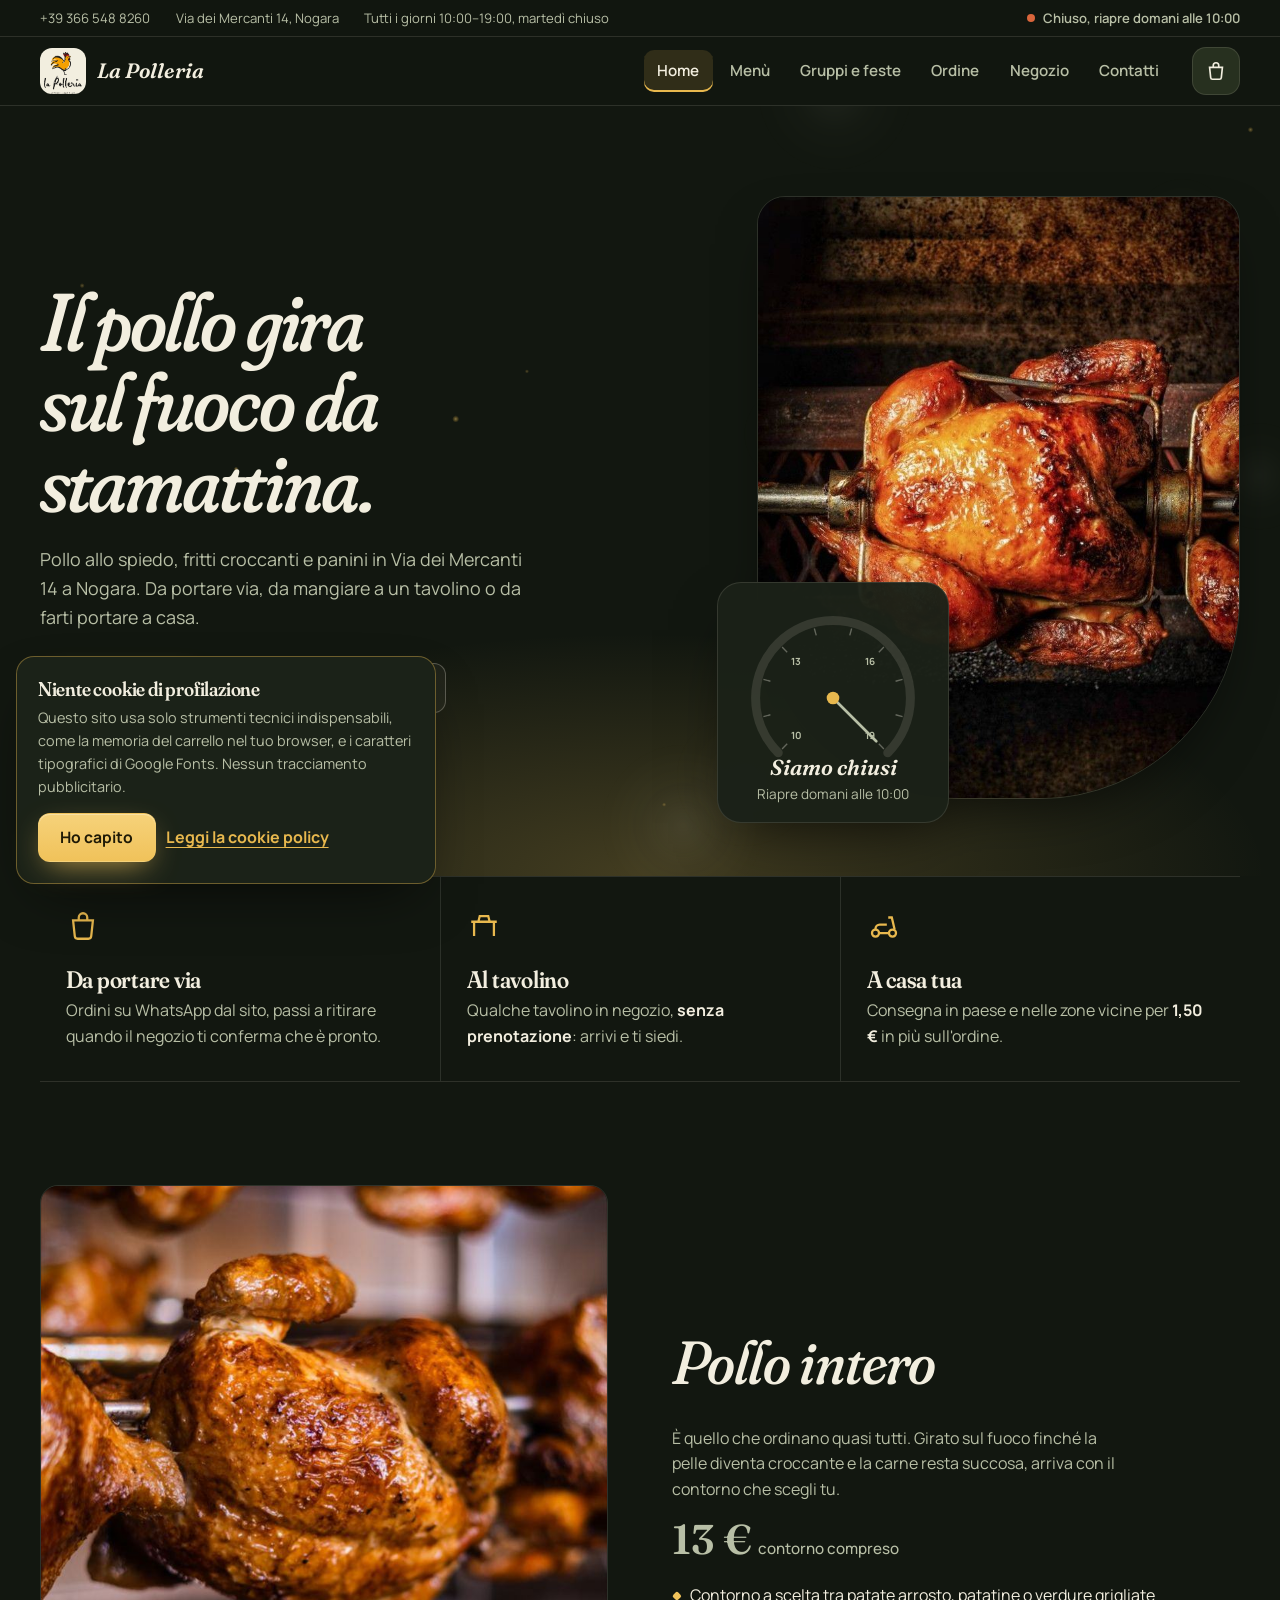
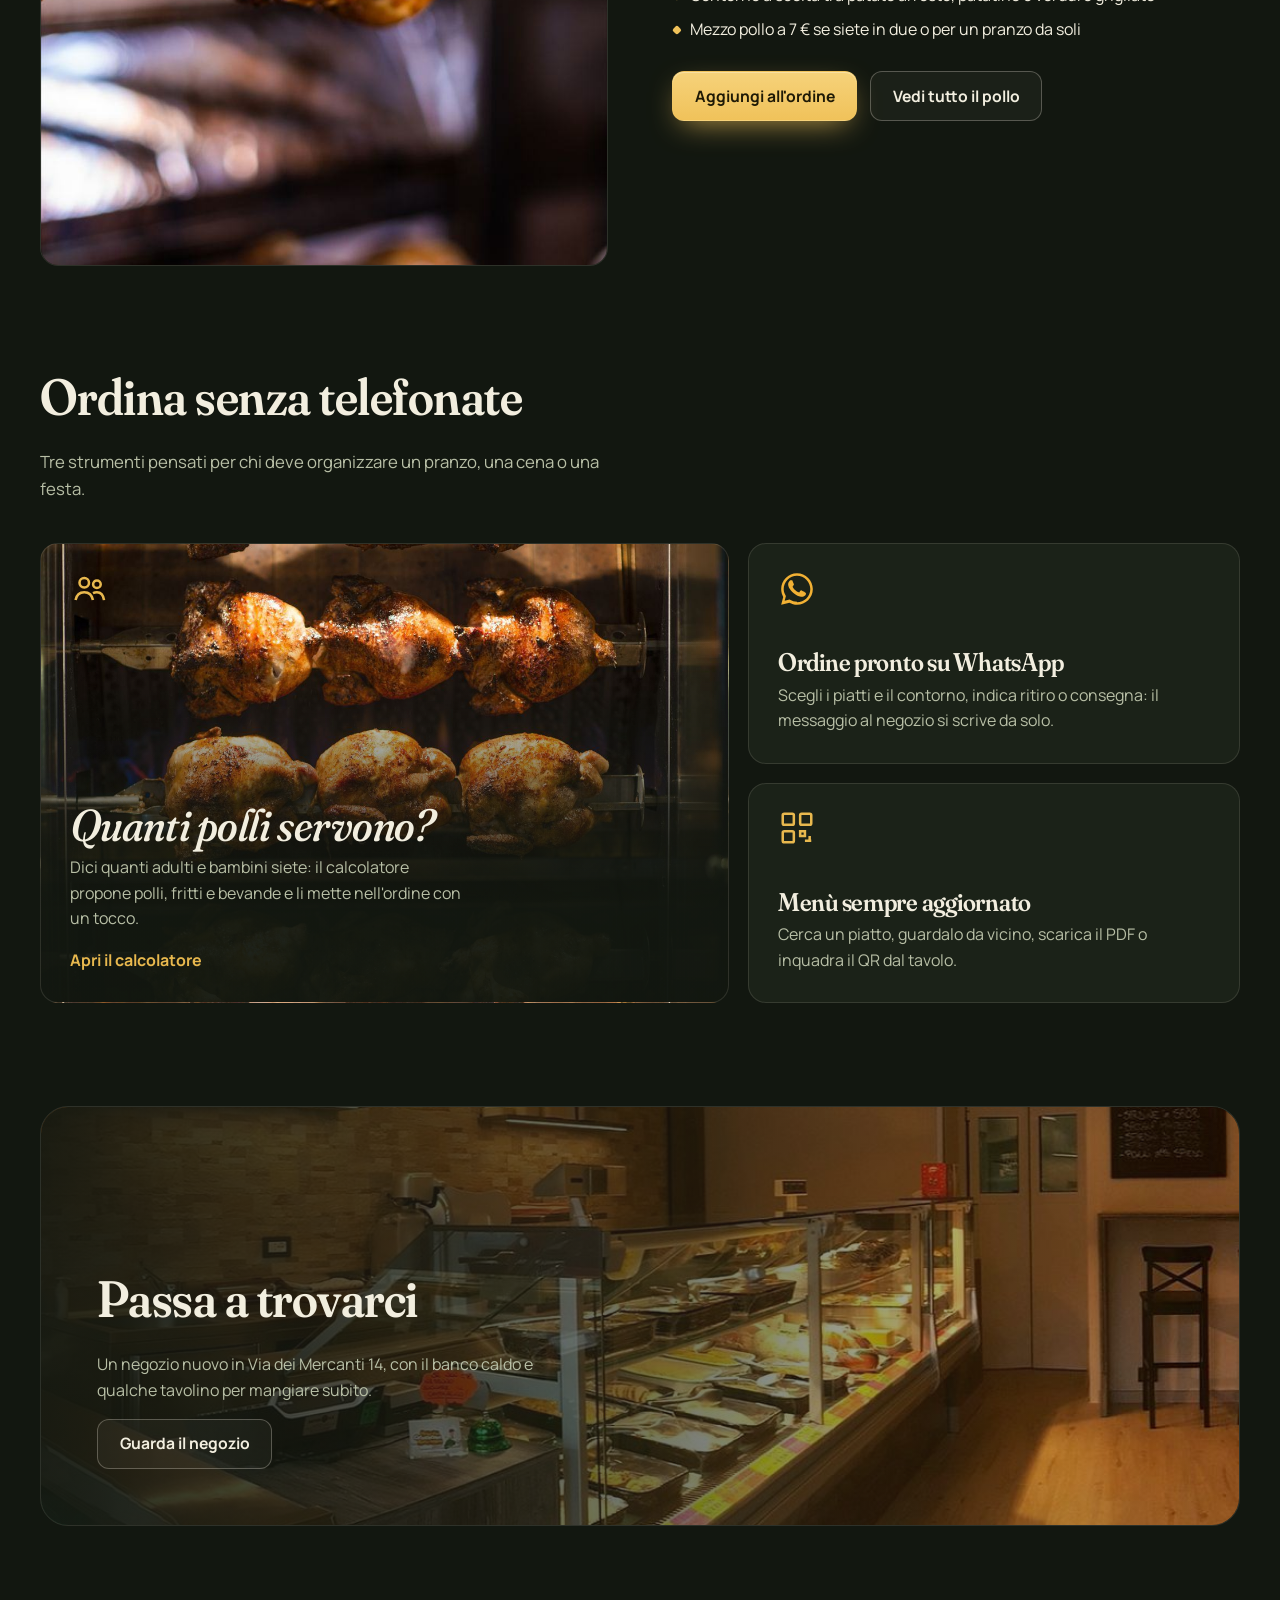
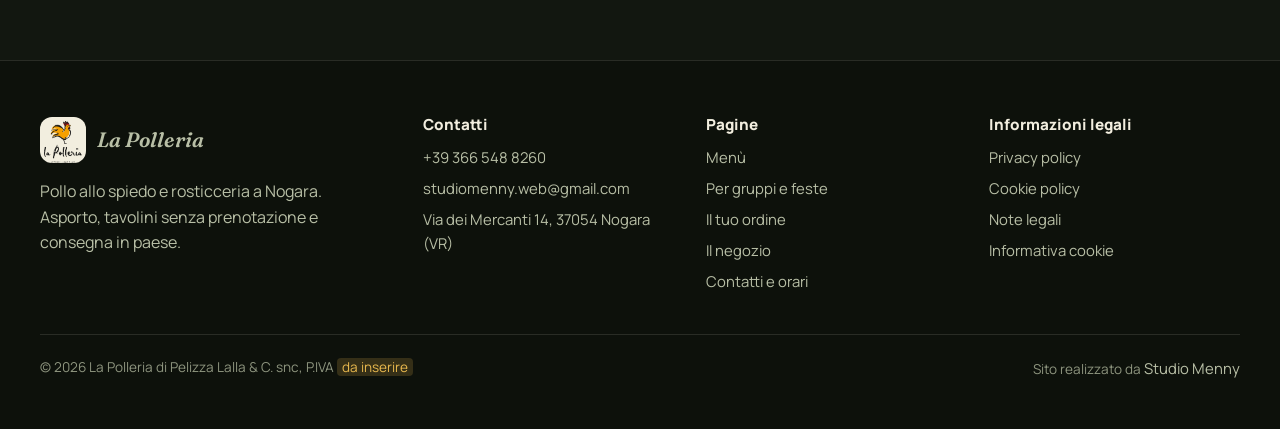
==== commit b19cb61c: "Add files via upload" ====
--- a/index.html
+++ b/index.html
@@ -4,12 +4,12 @@
   <meta charset="UTF-8">
   <meta name="viewport" content="width=device-width, initial-scale=1, viewport-fit=cover">
   <title>La Polleria, pollo allo spiedo a Nogara</title>
-  <meta name="description" content="Pollo allo spiedo cotto sul fuoco vivo, fritti e panini in Via P. Sterzi 41 a Nogara. Ordina su WhatsApp, ritiro o consegna a domicilio.">
+  <meta name="description" content="Pollo allo spiedo cotto sul fuoco vivo, fritti e panini in Via dei Mercanti 14 a Nogara. Ordina su WhatsApp, ritiro o consegna a domicilio.">
   <meta name="theme-color" content="#1E120B">
   <link rel="icon" href="images/logo.png">
   <meta property="og:title" content="La Polleria, pollo allo spiedo a Nogara">
-  <meta property="og:description" content="Pollo allo spiedo cotto sul fuoco vivo, fritti e panini in Via P. Sterzi 41 a Nogara. Ordina su WhatsApp, ritiro o consegna a domicilio.">
-  <meta property="og:image" content="images/hero-spiedo.jpg">
+  <meta property="og:description" content="Pollo allo spiedo cotto sul fuoco vivo, fritti e panini in Via dei Mercanti 14 a Nogara. Ordina su WhatsApp, ritiro o consegna a domicilio.">
+  <meta property="og:image" content="https://studiomenny.github.io/POLLERIA-OSVALDO/images/hero-spiedo.jpg">
   <meta property="og:type" content="website">
   <link rel="preconnect" href="https://fonts.googleapis.com"><link rel="preconnect" href="https://fonts.gstatic.com" crossorigin><link href="https://fonts.googleapis.com/css2?family=Fraunces:ital,opsz,wght,SOFT,WONK@0,9..144,400..700,0..100,0..1;1,9..144,400..700,0..100,0..1&family=Manrope:wght@400;500;600;700;800&display=swap" rel="stylesheet">
   <link rel="stylesheet" href="style.css">
@@ -20,7 +20,7 @@
   <div class="topbar-strip">
     <div class="wrap">
       <a href="tel:+393665488260">+39 366 548 8260</a>
-      <a href="contatti.html">Via P. Sterzi 41, Nogara</a>
+      <a href="contatti.html">Via dei Mercanti 14, Nogara</a>
       <span>Tutti i giorni 10:00–19:00, martedì chiuso</span>
       <span class="status strip-status" data-status>Orari</span>
     </div>
@@ -53,7 +53,7 @@
     <div class="wrap hero-grid">
       <div class="hero-copy">
         <h1>Il pollo gira sul fuoco da stamattina.</h1>
-        <p class="hero-lead">Pollo allo spiedo, fritti croccanti e panini in Via P. Sterzi 41 a Nogara. Da portare via, da mangiare a un tavolino o da farti portare a casa.</p>
+        <p class="hero-lead">Pollo allo spiedo, fritti croccanti e panini in Via dei Mercanti 14 a Nogara. Da portare via, da mangiare a un tavolino o da farti portare a casa.</p>
         <div class="hero-cta">
           <a class="btn btn-fire" href="menu.html">Scegli dal menù</a>
           <a class="btn btn-line" href="feste.html">Calcola per il tuo gruppo</a>
@@ -157,7 +157,7 @@
         <img src="images/negozio.jpg" alt="Interno del negozio con il banco caldo e i tavolini" loading="lazy">
         <div class="shop-band-copy">
           <h2>Passa a trovarci</h2>
-          <p>Un negozio nuovo in Via P. Sterzi 41, con il banco caldo e qualche tavolino per mangiare subito.</p>
+          <p>Un negozio nuovo in Via dei Mercanti 14, con il banco caldo e qualche tavolino per mangiare subito.</p>
           <a class="btn btn-line" href="negozio.html">Guarda il negozio</a>
         </div>
       </div>
@@ -177,7 +177,7 @@
         <ul>
           <li><a href="tel:+393665488260">+39 366 548 8260</a></li>
           <li><a href="mailto:studiomenny.web@gmail.com">studiomenny.web@gmail.com</a></li>
-          <li>Via P. Sterzi 41, 37054 Nogara (VR)</li>
+          <li>Via dei Mercanti 14, 37054 Nogara (VR)</li>
         </ul>
       </div>
       <div>
--- a/style.css
+++ b/style.css
@@ -4,15 +4,16 @@
    ========================================================= */
 
 :root {
-  --brace: #1E120B;
-  --carbone: #2B1B12;
-  --tizzone: #3A2518;
-  --pergamena: #F6EBDD;
-  --sabbia: #CDB9A1;
-  --crosta: #F2B134;
-  --fiamma: #FF6B35;
-  --rosmarino: #A5BD6E;
-  --linea: rgba(246, 235, 221, 0.12);
+  --brace: #121710;
+  --carbone: #1B2218;
+  --tizzone: #27301F;
+  --pergamena: #F2EEDF;
+  --sabbia: #B8BFA6;
+  --crosta: #E8B84E;
+  --fiamma: #F0C25A;
+  --rosmarino: #9CC07A;
+  --paprika: #D9653B;
+  --linea: rgba(242, 238, 223, 0.12);
 
   --display: "Fraunces", Georgia, serif;
   --body: "Manrope", system-ui, -apple-system, "Segoe UI", sans-serif;
@@ -37,7 +38,7 @@
   line-height: 1.6;
   color: var(--pergamena);
   background:
-    radial-gradient(1200px 600px at 85% -10%, rgba(255, 107, 53, 0.10), transparent 60%),
+    radial-gradient(1200px 600px at 85% -10%, rgba(156, 192, 122, 0.08), transparent 60%),
     var(--brace);
   -webkit-font-smoothing: antialiased;
 }
@@ -88,14 +89,14 @@
 .btn svg { width: 20px; height: 20px; flex: none; }
 
 .btn-fire {
-  background: linear-gradient(180deg, #FF7D4A, var(--fiamma));
-  color: #2A0F02;
-  box-shadow: 0 10px 30px -10px rgba(255, 107, 53, 0.8), inset 0 1px 0 rgba(255, 255, 255, 0.3);
-}
-.btn-fire:hover { background: #FF8A5B; }
-
-.btn-line { border-color: rgba(246, 235, 221, 0.28); color: var(--pergamena); background: rgba(246, 235, 221, 0.04); }
-.btn-line:hover { border-color: var(--crosta); background: rgba(242, 177, 52, 0.08); }
+  background: linear-gradient(180deg, #F6D27A, var(--fiamma));
+  color: #1F1A06;
+  box-shadow: 0 10px 30px -10px rgba(240, 194, 90, 0.8), inset 0 1px 0 rgba(255, 255, 255, 0.3);
+}
+.btn-fire:hover { background: #F6D27A; }
+
+.btn-line { border-color: rgba(242, 238, 223, 0.28); color: var(--pergamena); background: rgba(242, 238, 223, 0.04); }
+.btn-line:hover { border-color: var(--crosta); background: rgba(232, 184, 78, 0.08); }
 
 .btn-wa { background: #25D366; color: #06331A; }
 .btn-wa:hover { background: #3be27b; }
@@ -118,9 +119,7 @@
 /* Lo sfondo sfocato sta su uno pseudo-elemento: così il menu mobile (position: fixed) copre davvero tutto lo schermo */
 .topbar::before {
   content: ""; position: absolute; inset: 0; z-index: -1;
-  background: rgba(30, 18, 11, 0.82);
-  backdrop-filter: blur(14px) saturate(140%);
-  -webkit-backdrop-filter: blur(14px) saturate(140%);
+  background: rgba(18, 23, 16, 0.97);
 }
 
 .topbar-strip { border-bottom: 1px solid var(--linea); font-size: 0.82rem; color: var(--sabbia); }
@@ -146,8 +145,8 @@
   text-decoration: none; padding: 0.55rem 0.85rem; border-radius: 10px;
   color: var(--sabbia); font-weight: 600; font-size: 0.95rem;
 }
-.mainnav a:hover { color: var(--pergamena); background: rgba(246, 235, 221, 0.06); }
-.mainnav a[aria-current="page"] { color: var(--pergamena); background: rgba(242, 177, 52, 0.14); box-shadow: inset 0 -2px 0 var(--crosta); }
+.mainnav a:hover { color: var(--pergamena); background: rgba(242, 238, 223, 0.06); }
+.mainnav a[aria-current="page"] { color: var(--pergamena); background: rgba(232, 184, 78, 0.14); box-shadow: inset 0 -2px 0 var(--crosta); }
 
 .cart-btn {
   position: relative; display: grid; place-items: center;
@@ -159,7 +158,7 @@
 
 .badge {
   position: absolute; top: -6px; right: -6px; min-width: 22px; height: 22px; padding: 0 6px;
-  border-radius: 999px; background: var(--fiamma); color: #2A0F02;
+  border-radius: 999px; background: var(--fiamma); color: #1F1A06;
   font-size: 0.75rem; font-weight: 800; display: grid; place-items: center;
 }
 
@@ -170,9 +169,9 @@
 .status::before {
   content: ""; width: 8px; height: 8px; border-radius: 50%; background: var(--sabbia); flex: none;
 }
-.status.is-open::before { background: var(--rosmarino); box-shadow: 0 0 0 4px rgba(165, 189, 110, 0.2); }
-.status.is-open { color: #D6E6AE; }
-.status.is-closed::before { background: var(--fiamma); }
+.status.is-open::before { background: var(--rosmarino); box-shadow: 0 0 0 4px rgba(156, 192, 122, 0.2); }
+.status.is-open { color: #D3E8BC; }
+.status.is-closed::before { background: var(--paprika); }
 
 @media (max-width: 900px) {
   .topbar-strip { display: none; }
@@ -215,14 +214,14 @@
 
 /* ---------- Hero (home) ---------- */
 
-.hero { position: relative; overflow: hidden; padding: clamp(3rem, 7vw, 6rem) 0 clamp(3rem, 6vw, 5rem); isolation: isolate; }
+.hero { position: relative; overflow: hidden; contain: paint; padding: clamp(3rem, 7vw, 6rem) 0 clamp(3rem, 6vw, 5rem); isolation: isolate; }
 
 .hero::after {
   content: ""; position: absolute; inset: auto 0 0 0; height: 45%; z-index: -1;
-  background: radial-gradient(70% 100% at 50% 100%, rgba(255, 107, 53, 0.22), transparent 70%);
-}
-
-.embers { position: absolute; inset: 0; width: 100%; height: 100%; pointer-events: none; z-index: 1; }
+  background: radial-gradient(70% 100% at 50% 100%, rgba(240, 194, 90, 0.22), transparent 70%);
+}
+
+.embers { position: absolute; inset: 0; width: 100%; height: 100%; pointer-events: none; z-index: 1; transform: translateZ(0); }
 
 .hero-grid {
   position: relative; z-index: 2;
@@ -255,17 +254,16 @@
 .dial-card {
   position: absolute; left: -2.5rem; bottom: -1.5rem; width: 232px;
   padding: 1rem 1rem 1.1rem;
-  background: rgba(43, 27, 18, 0.88);
-  backdrop-filter: blur(12px); -webkit-backdrop-filter: blur(12px);
+  background: rgba(27, 34, 24, 0.97);
   border: 1px solid var(--linea); border-radius: 24px;
   box-shadow: var(--shadow);
   text-align: center;
 }
 
 .dial { width: 100%; height: auto; display: block; margin-bottom: -0.6rem; }
-.dial-track { fill: none; stroke: rgba(246, 235, 221, 0.12); stroke-width: 10; stroke-linecap: round; }
-.dial-progress { fill: none; stroke: url(#dialGrad); stroke-width: 10; stroke-linecap: round; filter: drop-shadow(0 0 6px rgba(255, 107, 53, 0.7)); }
-.dial-ticks line { stroke: rgba(246, 235, 221, 0.35); stroke-width: 1.5; }
+.dial-track { fill: none; stroke: rgba(242, 238, 223, 0.12); stroke-width: 10; stroke-linecap: round; }
+.dial-progress { fill: none; stroke: url(#dialGrad); stroke-width: 10; stroke-linecap: round; filter: drop-shadow(0 0 6px rgba(240, 194, 90, 0.7)); }
+.dial-ticks line { stroke: rgba(242, 238, 223, 0.35); stroke-width: 1.5; }
 .dial-ticks text { fill: var(--sabbia); font-family: var(--body); font-size: 11px; font-weight: 700; text-anchor: middle; }
 .dial-needle line { stroke: var(--pergamena); stroke-width: 3; stroke-linecap: round; }
 .dial-needle circle { fill: var(--crosta); }
@@ -273,7 +271,7 @@
 
 .dial-readout strong { display: block; font-family: var(--display); font-size: 1.35rem; font-style: italic; font-weight: 600; }
 .dial-readout span { display: block; font-size: 0.85rem; color: var(--sabbia); line-height: 1.4; }
-.dial-card.is-open .dial-readout strong { color: #D6E6AE; }
+.dial-card.is-open .dial-readout strong { color: #D3E8BC; }
 
 @media (max-width: 900px) {
   .hero-grid { grid-template-columns: 1fr; }
@@ -329,11 +327,11 @@
   background: var(--carbone); border: 1px solid var(--linea); min-height: 220px;
   transition: border-color 0.2s ease, transform 0.2s ease;
 }
-.tool:hover { border-color: rgba(242, 177, 52, 0.55); transform: translateY(-2px); }
+.tool:hover { border-color: rgba(232, 184, 78, 0.55); transform: translateY(-2px); }
 .tool h3 { font-size: 1.6rem; margin-bottom: 0.35rem; }
 .tool p { color: var(--sabbia); margin: 0; max-width: 40ch; }
 .tool-go { margin-top: 1rem; color: var(--crosta); font-weight: 700; }
-.tool--big { grid-row: span 2; min-height: 460px; background: linear-gradient(180deg, rgba(30, 18, 11, 0) 20%, rgba(30, 18, 11, 0.95) 80%), url("images/hero-spiedo.jpg") center / cover; }
+.tool--big { grid-row: span 2; min-height: 460px; background: linear-gradient(180deg, rgba(18, 23, 16, 0) 20%, rgba(18, 23, 16, 0.95) 80%), url("images/hero-spiedo.jpg") center / cover; }
 .tool--big h3 { font-size: clamp(2rem, 4vw, 2.8rem); font-style: italic; font-weight: 500; }
 .tool-icon { position: absolute; top: 1.6rem; left: 1.8rem; width: 38px; height: 38px; stroke: var(--crosta); fill: none; stroke-width: 1.6; }
 @media (max-width: 760px) {
@@ -344,7 +342,7 @@
 /* Striscia negozio */
 .shop-band { position: relative; border-radius: 28px; overflow: hidden; min-height: 420px; display: flex; align-items: flex-end; border: 1px solid var(--linea); }
 .shop-band img { position: absolute; inset: 0; width: 100%; height: 100%; object-fit: cover; }
-.shop-band::before { content: ""; position: absolute; inset: 0; background: linear-gradient(90deg, rgba(30, 18, 11, 0.92) 0%, rgba(30, 18, 11, 0.55) 55%, rgba(30, 18, 11, 0.1) 100%); z-index: 1; }
+.shop-band::before { content: ""; position: absolute; inset: 0; background: linear-gradient(90deg, rgba(18, 23, 16, 0.92) 0%, rgba(18, 23, 16, 0.55) 55%, rgba(18, 23, 16, 0.1) 100%); z-index: 1; }
 .shop-band-copy { position: relative; z-index: 2; padding: clamp(1.8rem, 5vw, 3.5rem); max-width: 560px; }
 .shop-band h2 { font-size: clamp(2rem, 4.4vw, 3.2rem); }
 .shop-band p { color: var(--sabbia); }
@@ -358,7 +356,7 @@
 }
 .page-head-bg { position: absolute; inset: 0; z-index: -1; }
 .page-head-bg img { width: 100%; height: 100%; object-fit: cover; opacity: 0.28; filter: saturate(1.1); }
-.page-head-bg::after { content: ""; position: absolute; inset: 0; background: linear-gradient(180deg, rgba(30, 18, 11, 0.35), var(--brace) 95%); }
+.page-head-bg::after { content: ""; position: absolute; inset: 0; background: linear-gradient(180deg, rgba(18, 23, 16, 0.35), var(--brace) 95%); }
 .page-head { isolation: isolate; }
 .page-head h1 { font-size: clamp(2.6rem, 6.5vw, 4.8rem); font-style: italic; font-weight: 500; font-variation-settings: "SOFT" 100, "opsz" 144, "WONK" 1; margin-bottom: 0.4rem; }
 .page-head p { color: var(--sabbia); font-size: 1.1rem; max-width: 52ch; margin: 0; }
@@ -370,8 +368,7 @@
 
 .menu-tools {
   position: sticky; top: var(--head-h); z-index: 50;
-  background: rgba(30, 18, 11, 0.9);
-  backdrop-filter: blur(12px); -webkit-backdrop-filter: blur(12px);
+  background: rgba(18, 23, 16, 0.98);
   border-bottom: 1px solid var(--linea);
 }
 .menu-tools .wrap { display: flex; gap: 1rem; align-items: center; padding: 0.8rem 0; }
@@ -382,7 +379,7 @@
   width: 100%; min-height: 46px; padding: 0.6rem 2.6rem;
   border-radius: 999px; border: 1px solid var(--linea); background: var(--carbone);
 }
-.search input::placeholder { color: #9d8a76; }
+.search input::placeholder { color: #8E957F; }
 .search input:focus { outline: none; border-color: var(--crosta); }
 .search input::-webkit-search-cancel-button { display: none; }
 .search-clear { position: absolute; right: 0.4rem; top: 50%; transform: translateY(-50%); width: 34px; height: 34px; border: 0; background: none; border-radius: 50%; cursor: pointer; color: var(--sabbia); font-size: 1.2rem; }
@@ -395,7 +392,7 @@
   border: 1px solid var(--linea); background: transparent; color: var(--sabbia);
   font-weight: 600; cursor: pointer; white-space: nowrap;
 }
-.chip:hover { color: var(--pergamena); border-color: rgba(246, 235, 221, 0.3); }
+.chip:hover { color: var(--pergamena); border-color: rgba(242, 238, 223, 0.3); }
 .chip.is-active { background: var(--pergamena); color: var(--brace); border-color: var(--pergamena); }
 
 @media (max-width: 700px) {
@@ -406,8 +403,8 @@
 .callout {
   display: flex; gap: 1rem; align-items: center; margin: 2rem 0 0;
   padding: 1.1rem 1.3rem; border-radius: var(--r-card);
-  background: linear-gradient(90deg, rgba(242, 177, 52, 0.14), rgba(242, 177, 52, 0.04));
-  border: 1px solid rgba(242, 177, 52, 0.35);
+  background: linear-gradient(90deg, rgba(232, 184, 78, 0.14), rgba(232, 184, 78, 0.04));
+  border: 1px solid rgba(232, 184, 78, 0.35);
 }
 .callout svg { width: 28px; height: 28px; flex: none; stroke: var(--crosta); fill: none; stroke-width: 1.7; }
 .callout p { margin: 0; }
@@ -424,12 +421,12 @@
   background: var(--carbone); border: 1px solid var(--linea); border-radius: var(--r-card); overflow: hidden;
   transition: border-color 0.2s ease;
 }
-.dish:hover { border-color: rgba(246, 235, 221, 0.24); }
-.dish--featured { border-color: rgba(242, 177, 52, 0.6); box-shadow: 0 0 0 1px rgba(242, 177, 52, 0.3), 0 20px 50px -30px rgba(242, 177, 52, 0.6); }
+.dish:hover { border-color: rgba(242, 238, 223, 0.24); }
+.dish--featured { border-color: rgba(232, 184, 78, 0.6); box-shadow: 0 0 0 1px rgba(232, 184, 78, 0.3), 0 20px 50px -30px rgba(232, 184, 78, 0.6); }
 
 .dish-photo {
   position: relative; display: block; width: 100%; aspect-ratio: 4 / 3; padding: 0; border: 0;
-  background: #22150D; cursor: zoom-in; overflow: hidden;
+  background: #161C13; cursor: zoom-in; overflow: hidden;
 }
 .dish-photo img { width: 100%; height: 100%; object-fit: cover; transition: transform 0.4s ease; }
 .dish-photo:hover img { transform: scale(1.04); }
@@ -439,21 +436,20 @@
 .dish-zoom {
   position: absolute; right: 0.7rem; bottom: 0.7rem; display: inline-flex; align-items: center; gap: 0.35rem;
   padding: 0.3rem 0.65rem 0.3rem 0.45rem; border-radius: 999px;
-  background: rgba(30, 18, 11, 0.78); color: var(--pergamena); font-size: 0.78rem; font-weight: 700;
-  backdrop-filter: blur(6px); -webkit-backdrop-filter: blur(6px);
+  background: rgba(18, 23, 16, 0.85); color: var(--pergamena); font-size: 0.78rem; font-weight: 700;
 }
 .dish-zoom svg { width: 16px; height: 16px; stroke: currentColor; fill: none; stroke-width: 2.2; }
 
 .dish-flag {
   position: absolute; top: 0.8rem; left: 0.8rem; z-index: 2;
   padding: 0.3rem 0.7rem; border-radius: 999px; font-size: 0.78rem; font-weight: 800;
-  background: var(--crosta); color: #3a2400;
+  background: var(--crosta); color: #2B2306;
 }
 
 .dish-body { display: flex; flex-direction: column; flex: 1; padding: 1rem 1.1rem 1.1rem; }
 .dish-name { font-size: 1.3rem; margin-bottom: 0.2rem; }
 .dish-note { color: var(--sabbia); font-size: 0.9rem; margin: 0 0 0.8rem; }
-.chili { display: inline-block; vertical-align: middle; font-family: var(--body); font-size: 0.7rem; font-weight: 800; padding: 0.15rem 0.5rem; border-radius: 999px; background: rgba(255, 107, 53, 0.18); color: #FFB08F; }
+.chili { display: inline-block; vertical-align: middle; font-family: var(--body); font-size: 0.7rem; font-weight: 800; padding: 0.15rem 0.5rem; border-radius: 999px; background: rgba(217, 101, 59, 0.2); color: #FFB08F; }
 .dish-foot { margin-top: auto; display: flex; align-items: center; justify-content: space-between; gap: 0.8rem; }
 .dish-price { font-family: var(--display); font-size: 1.35rem; font-weight: 600; color: var(--crosta); }
 
@@ -461,12 +457,12 @@
 .qty { display: inline-flex; align-items: center; gap: 0.2rem; }
 .qty-add {
   min-height: 42px; padding: 0.4rem 1.1rem; border-radius: 999px; border: 0; cursor: pointer;
-  background: var(--fiamma); color: #2A0F02; font-weight: 800;
-}
-.qty-add:hover { background: #FF8A5B; }
+  background: var(--fiamma); color: #1F1A06; font-weight: 800;
+}
+.qty-add:hover { background: #F6D27A; }
 .qty-btn {
   width: 40px; height: 40px; border-radius: 50%; cursor: pointer;
-  border: 1px solid rgba(246, 235, 221, 0.25); background: var(--tizzone); font-size: 1.2rem; line-height: 1;
+  border: 1px solid rgba(242, 238, 223, 0.25); background: var(--tizzone); font-size: 1.2rem; line-height: 1;
 }
 .qty-btn:hover { border-color: var(--crosta); }
 .qty output { min-width: 2ch; text-align: center; font-weight: 800; font-size: 1.05rem; }
@@ -492,7 +488,7 @@
 /* Scheda dettaglio */
 .modal { position: fixed; inset: 0; z-index: 250; display: grid; place-items: center; padding: 1rem; }
 .modal[hidden] { display: none; }
-.modal-backdrop { position: absolute; inset: 0; background: rgba(12, 7, 4, 0.8); backdrop-filter: blur(4px); -webkit-backdrop-filter: blur(4px); }
+.modal-backdrop { position: absolute; inset: 0; background: rgba(7, 10, 6, 0.8); }
 .modal-box {
   position: relative; width: min(100%, 860px); max-height: calc(100vh - 2rem); overflow: auto;
   display: grid; grid-template-columns: 1fr 1fr;
@@ -513,9 +509,9 @@
 .modal-count { font-size: 0.9rem; color: var(--sabbia); }
 .modal-close {
   position: absolute; top: 0.8rem; right: 0.8rem; z-index: 2; width: 42px; height: 42px; border-radius: 50%;
-  border: 0; background: rgba(30, 18, 11, 0.85); color: var(--pergamena); font-size: 1.5rem; cursor: pointer;
-}
-.modal-close:hover { background: var(--fiamma); color: #2A0F02; }
+  border: 0; background: rgba(18, 23, 16, 0.85); color: var(--pergamena); font-size: 1.5rem; cursor: pointer;
+}
+.modal-close:hover { background: var(--fiamma); color: #1F1A06; }
 @media (max-width: 560px) {
   .dish-grid { grid-template-columns: 1fr; gap: 0.8rem; }
   .dish { flex-direction: row; }
@@ -546,10 +542,10 @@
 .field small { color: var(--sabbia); font-size: 0.82rem; }
 .field input, .field textarea, select {
   width: 100%; min-height: 48px; padding: 0.7rem 0.9rem;
-  border-radius: var(--r-ctrl); border: 1px solid rgba(246, 235, 221, 0.2); background: var(--brace);
+  border-radius: var(--r-ctrl); border: 1px solid rgba(242, 238, 223, 0.2); background: var(--brace);
 }
 .field textarea { min-height: 96px; resize: vertical; }
-.field input:focus, .field textarea:focus, select:focus { outline: none; border-color: var(--crosta); box-shadow: 0 0 0 3px rgba(242, 177, 52, 0.2); }
+.field input:focus, .field textarea:focus, select:focus { outline: none; border-color: var(--crosta); box-shadow: 0 0 0 3px rgba(232, 184, 78, 0.2); }
 select { appearance: none; background-image: url("data:image/svg+xml,%3Csvg xmlns='http://www.w3.org/2000/svg' width='12' height='8' viewBox='0 0 12 8'%3E%3Cpath d='M1 1l5 5 5-5' stroke='%23CDB9A1' stroke-width='2' fill='none'/%3E%3C/svg%3E"); background-repeat: no-repeat; background-position: right 0.9rem center; padding-right: 2.4rem; }
 
 .segmented { display: grid; grid-template-columns: 1fr 1fr; gap: 0.4rem; padding: 0.3rem; border-radius: 14px; background: var(--brace); border: 1px solid var(--linea); margin-bottom: 1.2rem; }
@@ -582,7 +578,7 @@
 .line-choice select { min-height: 36px; padding: 0.3rem 2rem 0.3rem 0.6rem; font-size: 0.88rem; width: auto; }
 .line-price { font-weight: 800; color: var(--crosta); min-width: 5.5ch; text-align: right; }
 .line-remove { width: 34px; height: 34px; border-radius: 50%; border: 0; background: none; color: var(--sabbia); font-size: 1.3rem; cursor: pointer; }
-.line-remove:hover { color: var(--fiamma); background: rgba(255, 107, 53, 0.12); }
+.line-remove:hover { color: var(--paprika); background: rgba(217, 101, 59, 0.14); }
 
 .order-empty { text-align: center; padding: 2.5rem 1rem; }
 .order-empty svg { width: 64px; height: 64px; stroke: var(--sabbia); fill: none; stroke-width: 1.4; margin: 0 auto 1rem; }
@@ -598,7 +594,7 @@
 .totals .grand { color: var(--pergamena); font-family: var(--display); font-size: 1.7rem; font-weight: 600; margin-top: 0.4rem; }
 .totals .grand span:last-child { color: var(--crosta); }
 
-.form-error { background: rgba(255, 107, 53, 0.14); border: 1px solid rgba(255, 107, 53, 0.5); color: #FFD3C2; padding: 0.7rem 0.9rem; border-radius: var(--r-ctrl); font-size: 0.92rem; }
+.form-error { background: rgba(217, 101, 59, 0.16); border: 1px solid rgba(217, 101, 59, 0.6); color: #FFD3C2; padding: 0.7rem 0.9rem; border-radius: var(--r-ctrl); font-size: 0.92rem; }
 .fine { font-size: 0.85rem; color: var(--sabbia); margin: 0.9rem 0 0; }
 .btn-block { width: 100%; }
 
@@ -634,7 +630,7 @@
 .party-result { position: sticky; top: calc(var(--head-h) + 1rem); overflow: hidden; }
 .party-result::before {
   content: ""; position: absolute; inset: -40% -20% auto auto; width: 360px; height: 360px; border-radius: 50%;
-  background: radial-gradient(circle, rgba(255, 107, 53, 0.25), transparent 65%); pointer-events: none;
+  background: radial-gradient(circle, rgba(240, 194, 90, 0.25), transparent 65%); pointer-events: none;
 }
 .party-big { font-family: var(--display); font-style: italic; font-weight: 500; font-size: clamp(2rem, 4.5vw, 3rem); line-height: 1.05; margin: 0 0 0.2rem; position: relative; }
 .party-sub { color: var(--sabbia); margin-bottom: 1.2rem; }
@@ -699,7 +695,7 @@
 .hours th, .hours td { padding: 0.55rem 0; border-bottom: 1px solid var(--linea); text-align: left; font-weight: 500; }
 .hours td { text-align: right; color: var(--sabbia); }
 .hours tr.is-today th, .hours tr.is-today td { color: var(--crosta); font-weight: 800; }
-.hours th span { font-size: 0.75rem; background: var(--crosta); color: #3a2400; padding: 0.1rem 0.45rem; border-radius: 999px; margin-left: 0.4rem; vertical-align: middle; }
+.hours th span { font-size: 0.75rem; background: var(--crosta); color: #2B2306; padding: 0.1rem 0.45rem; border-radius: 999px; margin-left: 0.4rem; vertical-align: middle; }
 @media (max-width: 900px) {
   .c-phone, .c-wa, .c-mail { grid-column: span 12; }
   .c-where, .c-hours { grid-column: span 12; }
@@ -709,7 +705,7 @@
 
 .legal { max-width: 72ch; padding: 3rem 0 4rem; }
 .legal h2 { font-size: 1.6rem; margin-top: 2.2rem; }
-.legal p, .legal li { color: #E6D8C6; }
+.legal p, .legal li { color: #DEDCCB; }
 .legal ul { padding-left: 1.2rem; }
 .legal li { margin-bottom: 0.4rem; }
 .legal .updated { color: var(--sabbia); font-size: 0.9rem; }
@@ -717,11 +713,11 @@
 .legal th, .legal td { text-align: left; padding: 0.6rem; border-bottom: 1px solid var(--linea); vertical-align: top; }
 .legal th { color: var(--pergamena); }
 .legal td { color: var(--sabbia); }
-.placeholder { background: rgba(242, 177, 52, 0.18); color: var(--crosta); padding: 0 0.3rem; border-radius: 4px; }
+.placeholder { background: rgba(232, 184, 78, 0.18); color: var(--crosta); padding: 0 0.3rem; border-radius: 4px; }
 
 /* ---------- Footer ---------- */
 
-.site-foot { border-top: 1px solid var(--linea); background: #180E08; padding: 3.5rem 0 7rem; margin-top: 2rem; }
+.site-foot { border-top: 1px solid var(--linea); background: #0D110B; padding: 3.5rem 0 7rem; margin-top: 2rem; }
 .foot-grid { display: grid; grid-template-columns: 1.4fr 1fr 1fr 1fr; gap: 2rem; }
 .foot-brand p { color: var(--sabbia); max-width: 34ch; margin-top: 1rem; }
 .site-foot h2 { font-family: var(--body); font-size: 0.95rem; font-weight: 800; color: var(--pergamena); margin-bottom: 0.8rem; letter-spacing: 0; }
@@ -729,7 +725,7 @@
 .site-foot a, .site-foot li, .site-foot button { color: var(--sabbia); text-decoration: none; font-size: 0.93rem; }
 .site-foot a:hover, .site-foot button:hover { color: var(--pergamena); text-decoration: underline; }
 .site-foot button { background: none; border: 0; padding: 0; cursor: pointer; text-align: left; }
-.foot-bottom { display: flex; flex-wrap: wrap; justify-content: space-between; gap: 1rem; margin-top: 2.5rem; padding-top: 1.4rem; border-top: 1px solid var(--linea); font-size: 0.85rem; color: #9d8a76; }
+.foot-bottom { display: flex; flex-wrap: wrap; justify-content: space-between; gap: 1rem; margin-top: 2.5rem; padding-top: 1.4rem; border-top: 1px solid var(--linea); font-size: 0.85rem; color: #8E957F; }
 .foot-bottom a { color: var(--sabbia); }
 @media (min-width: 901px) { .site-foot { padding-bottom: 3rem; } }
 @media (max-width: 900px) { .foot-grid { grid-template-columns: 1fr 1fr; } .foot-brand { grid-column: 1 / -1; } }
@@ -741,8 +737,7 @@
   .actionbar {
     position: fixed; left: 0.6rem; right: 0.6rem; bottom: calc(0.6rem + env(safe-area-inset-bottom, 0px)); z-index: 90;
     display: grid; grid-template-columns: 1fr 1fr 1.2fr; gap: 0.4rem; padding: 0.4rem;
-    background: rgba(43, 27, 18, 0.94); border: 1px solid var(--linea); border-radius: 18px;
-    backdrop-filter: blur(12px); -webkit-backdrop-filter: blur(12px); box-shadow: var(--shadow);
+    background: rgba(27, 34, 24, 0.98); border: 1px solid var(--linea); border-radius: 18px; box-shadow: var(--shadow);
   }
   .actionbar a {
     position: relative; display: flex; align-items: center; justify-content: center; gap: 0.45rem;
@@ -753,9 +748,9 @@
   .ab-call svg { fill: var(--pergamena); }
   .ab-wa { background: #25D366; color: #06331A; }
   .ab-wa svg { fill: currentColor; }
-  .ab-order { background: var(--fiamma); color: #2A0F02; }
+  .ab-order { background: var(--fiamma); color: #1F1A06; }
   .ab-order svg { fill: none; stroke: currentColor; stroke-width: 2; }
-  .ab-order .badge { position: static; background: #2A0F02; color: var(--pergamena); }
+  .ab-order .badge { position: static; background: #1F1A06; color: var(--pergamena); }
   .nav-open .actionbar { display: none; }
 }
 
@@ -774,7 +769,7 @@
 .cookie {
   position: fixed; z-index: 350; left: 1rem; bottom: 1rem; width: min(100% - 2rem, 420px);
   padding: 1.3rem; border-radius: var(--r-card);
-  background: var(--carbone); border: 1px solid rgba(242, 177, 52, 0.4); box-shadow: var(--shadow);
+  background: var(--carbone); border: 1px solid rgba(232, 184, 78, 0.4); box-shadow: var(--shadow);
 }
 .cookie[hidden] { display: none; }
 .cookie h2 { font-size: 1.25rem; margin-bottom: 0.4rem; }
@@ -789,4 +784,17 @@
 }
 
 /* Card "Dove siamo" con la foto del negozio sullo sfondo */
-.c-where { background: linear-gradient(90deg, var(--carbone) 35%, rgba(43, 27, 18, 0.55)), url("images/negozio.jpg") right center / cover; min-height: 300px; }
+.c-where { background: linear-gradient(90deg, var(--carbone) 35%, rgba(27, 34, 24, 0.55)), url("images/negozio.jpg") right center / cover; min-height: 300px; }
+
+/* ---------- Intestazione su telefono: la scritta di stato va a capo invece di spingere fuori il carrello ---------- */
+@media (max-width: 900px) {
+  .brand { flex: 1 1 auto; min-width: 0; }
+  .brand-text { min-width: 0; }
+  .brand-text .brand-status { white-space: normal; line-height: 1.25; align-items: flex-start; }
+  .brand-text .brand-status::before { margin-top: 0.35em; flex: none; }
+  .cart-btn { flex: none; }
+}
+
+/* Calcolatore feste su telefono: il bagliore decorativo resta dentro il riquadro */
+.party-result { isolation: isolate; }
+@media (max-width: 900px) { .party-result { position: relative; } }
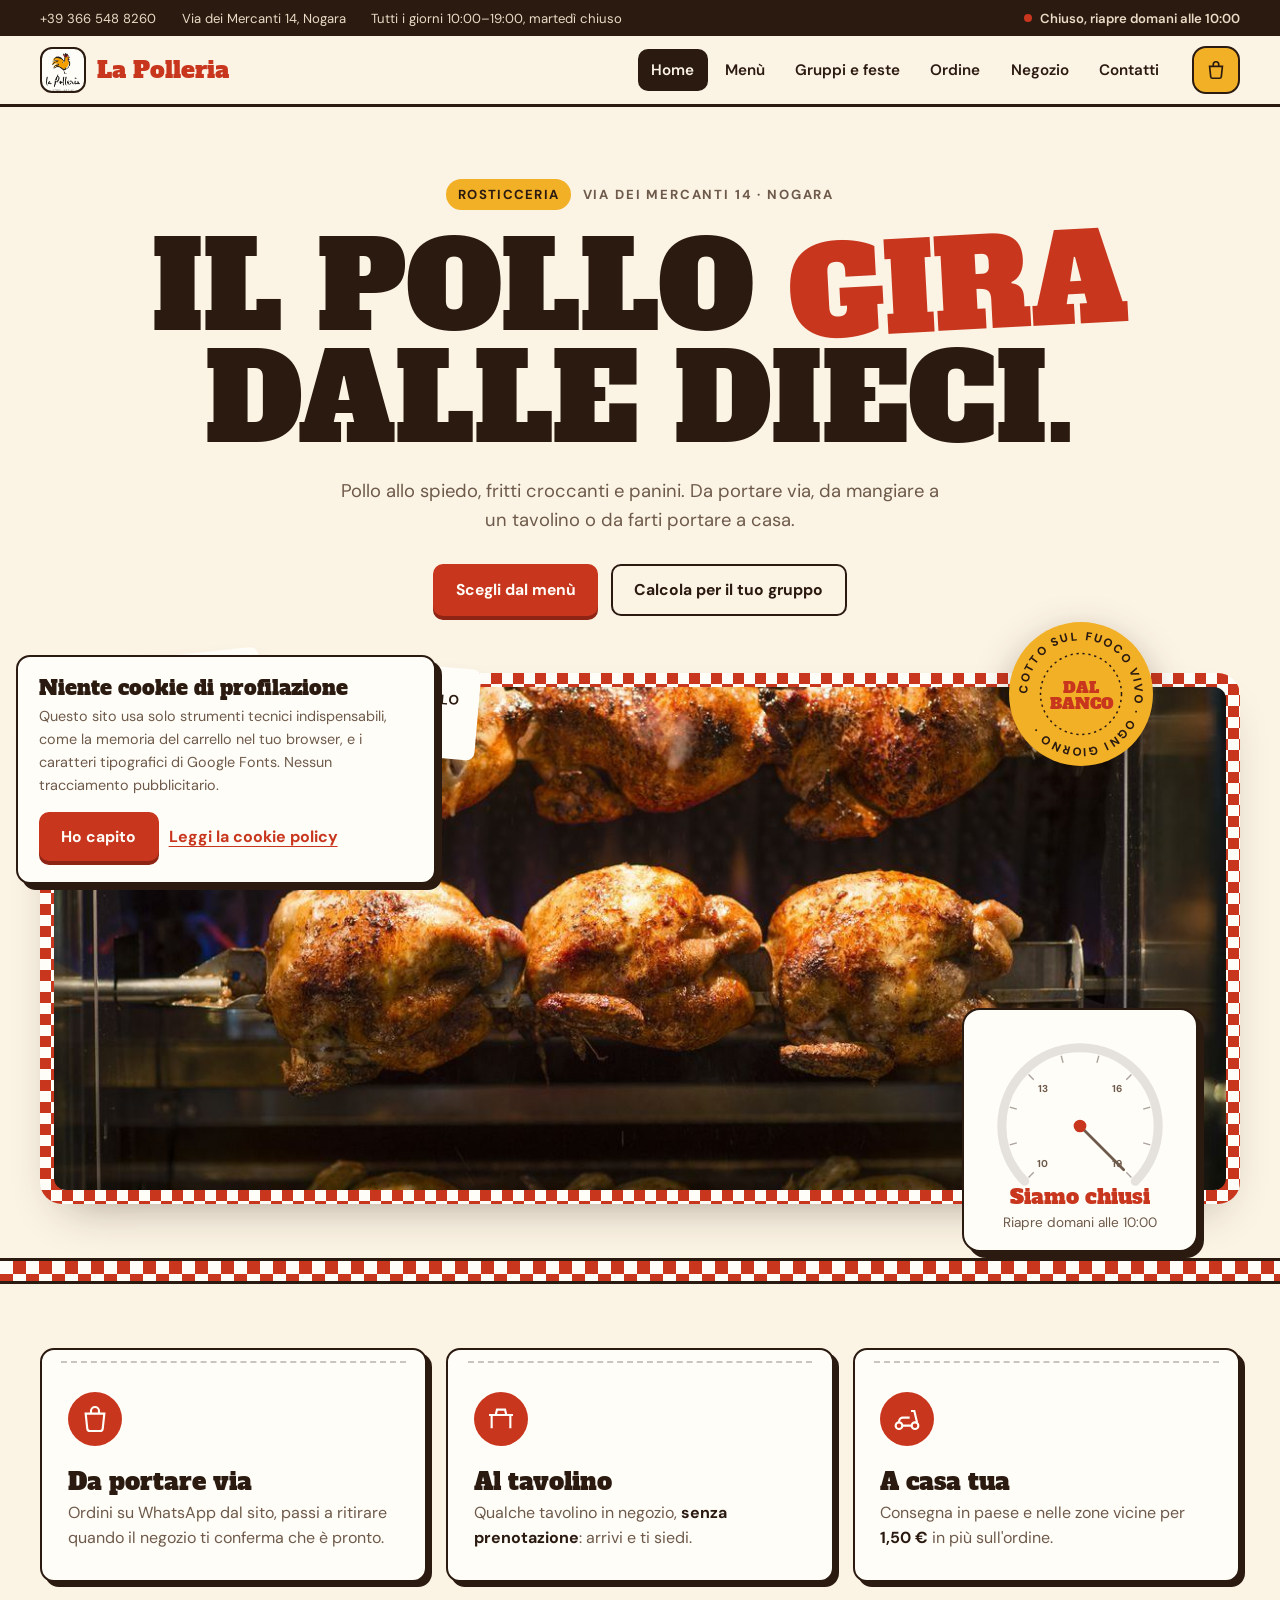
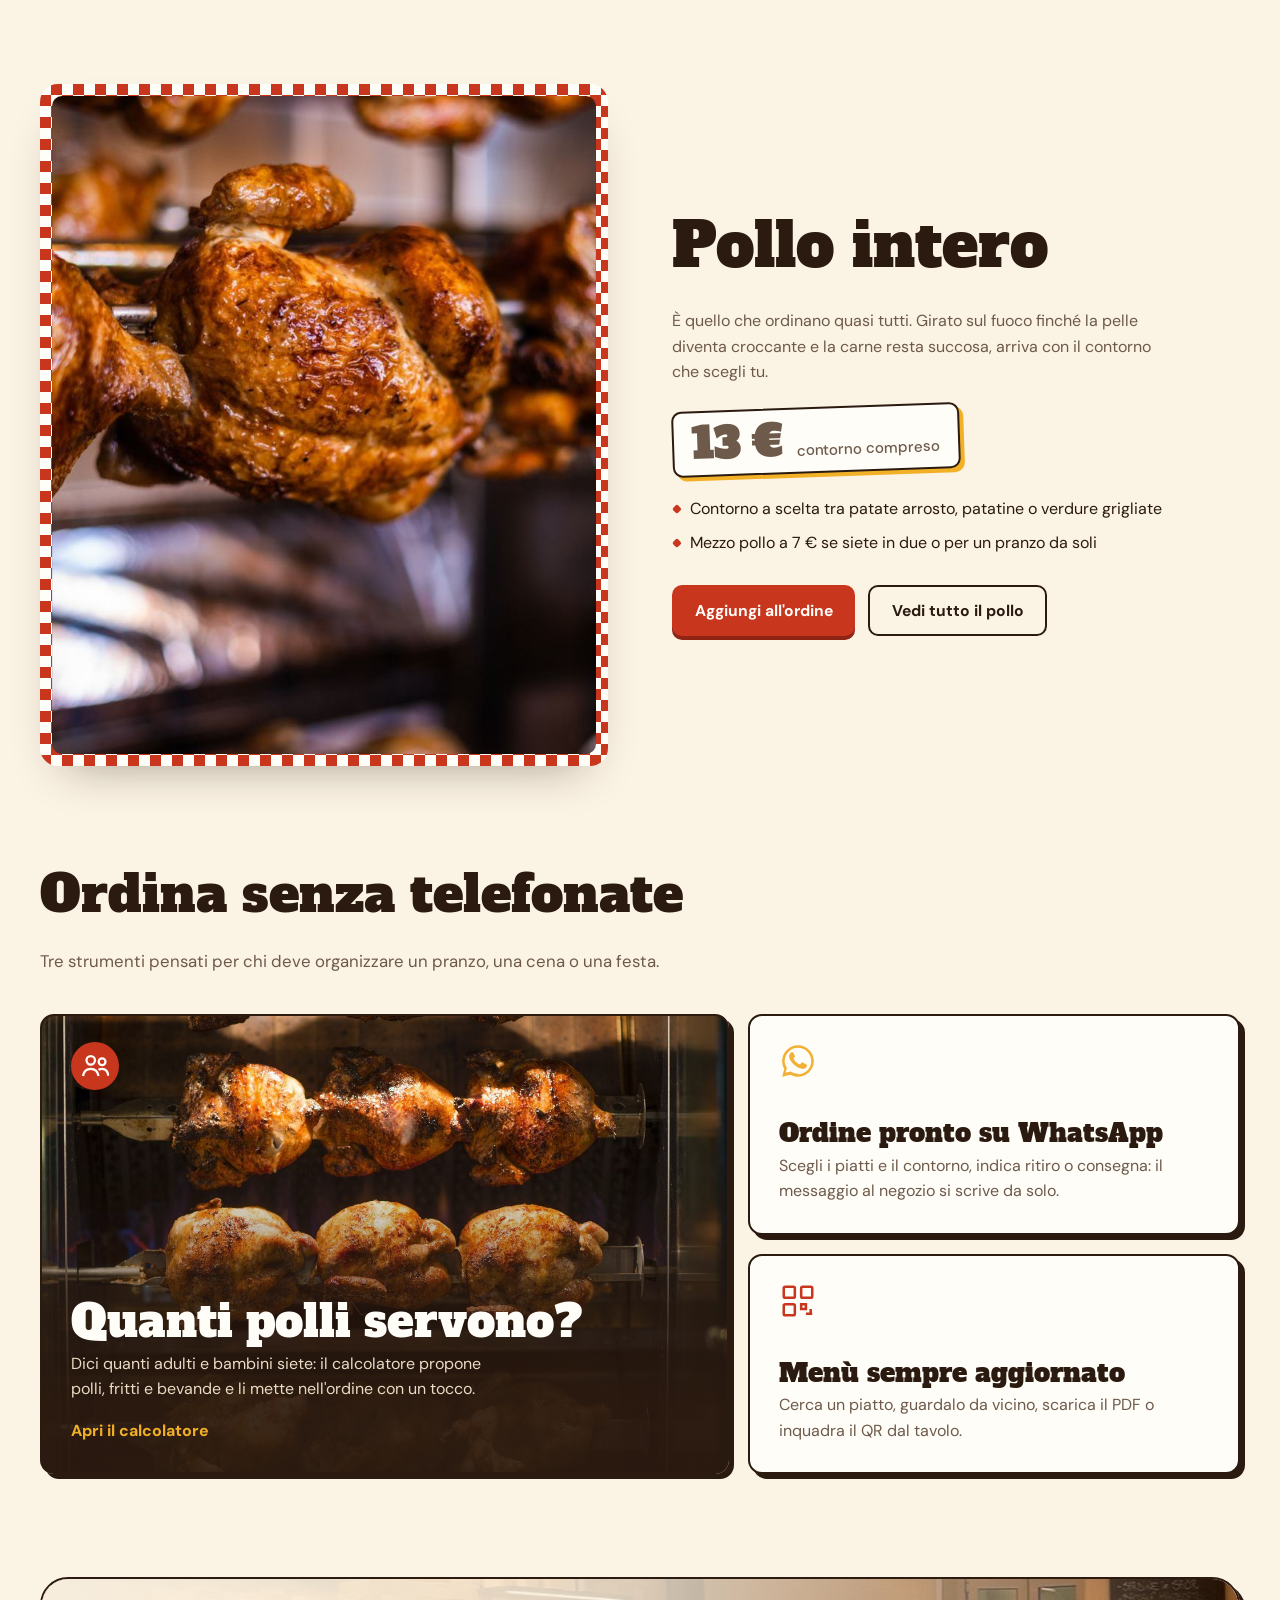
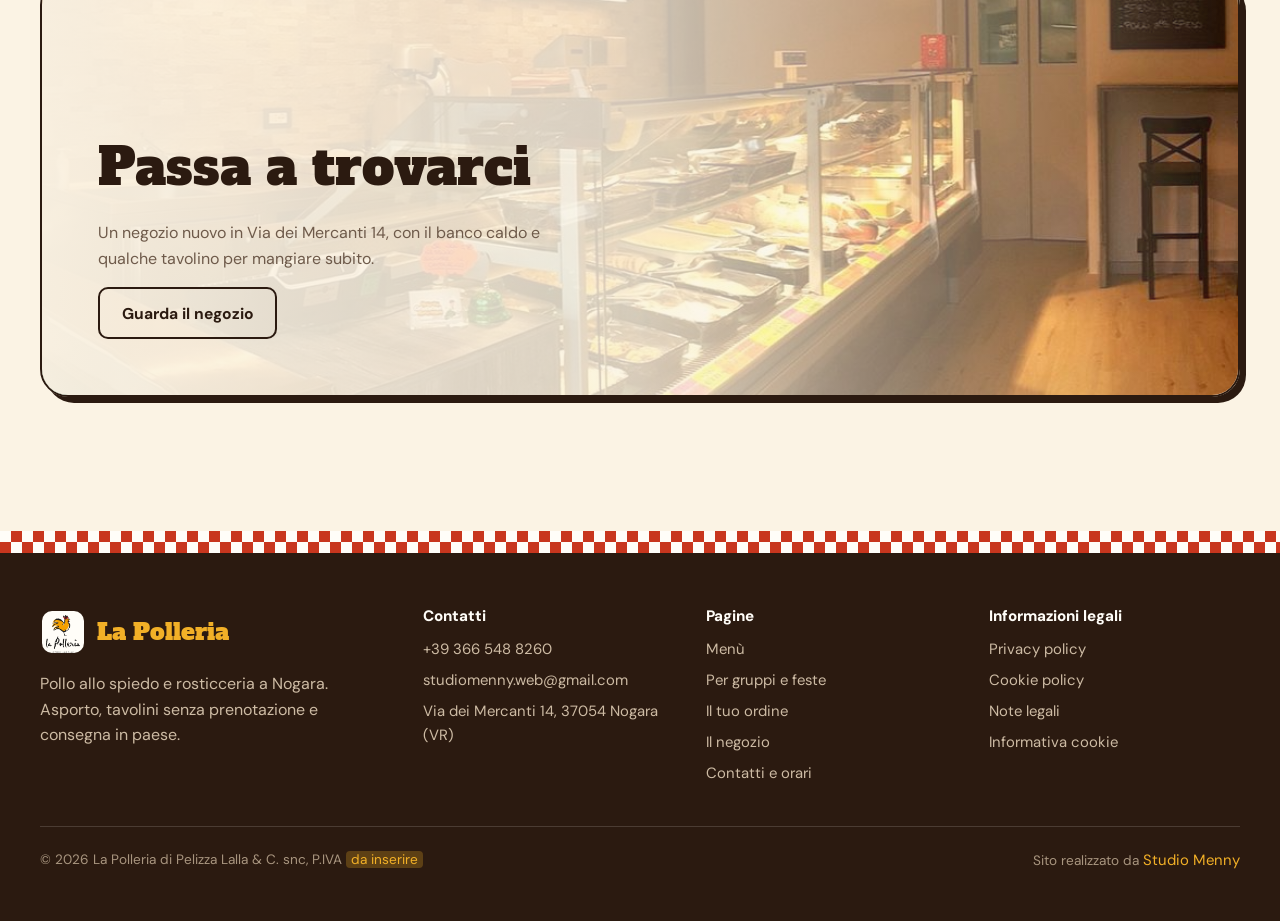
==== commit 17696202: "Add files via upload" ====
--- a/index.html
+++ b/index.html
@@ -5,13 +5,13 @@
   <meta name="viewport" content="width=device-width, initial-scale=1, viewport-fit=cover">
   <title>La Polleria, pollo allo spiedo a Nogara</title>
   <meta name="description" content="Pollo allo spiedo cotto sul fuoco vivo, fritti e panini in Via dei Mercanti 14 a Nogara. Ordina su WhatsApp, ritiro o consegna a domicilio.">
-  <meta name="theme-color" content="#1E120B">
+  <meta name="theme-color" content="#FBF3E4">
   <link rel="icon" href="images/logo.png">
   <meta property="og:title" content="La Polleria, pollo allo spiedo a Nogara">
   <meta property="og:description" content="Pollo allo spiedo cotto sul fuoco vivo, fritti e panini in Via dei Mercanti 14 a Nogara. Ordina su WhatsApp, ritiro o consegna a domicilio.">
   <meta property="og:image" content="https://studiomenny.github.io/POLLERIA-OSVALDO/images/hero-spiedo.jpg">
   <meta property="og:type" content="website">
-  <link rel="preconnect" href="https://fonts.googleapis.com"><link rel="preconnect" href="https://fonts.gstatic.com" crossorigin><link href="https://fonts.googleapis.com/css2?family=Fraunces:ital,opsz,wght,SOFT,WONK@0,9..144,400..700,0..100,0..1;1,9..144,400..700,0..100,0..1&family=Manrope:wght@400;500;600;700;800&display=swap" rel="stylesheet">
+  <link rel="preconnect" href="https://fonts.googleapis.com"><link rel="preconnect" href="https://fonts.gstatic.com" crossorigin><link href="https://fonts.googleapis.com/css2?family=Alfa+Slab+One&family=DM+Sans:wght@400;500;600;700;800&display=swap" rel="stylesheet">
   <link rel="stylesheet" href="style.css">
 </head>
 <body>
@@ -49,20 +49,31 @@
 <main id="main">
 
   <section class="hero">
-    <canvas class="embers" aria-hidden="true"></canvas>
-    <div class="wrap hero-grid">
-      <div class="hero-copy">
-        <h1>Il pollo gira sul fuoco da stamattina.</h1>
-        <p class="hero-lead">Pollo allo spiedo, fritti croccanti e panini in Via dei Mercanti 14 a Nogara. Da portare via, da mangiare a un tavolino o da farti portare a casa.</p>
-        <div class="hero-cta">
-          <a class="btn btn-fire" href="menu.html">Scegli dal menù</a>
-          <a class="btn btn-line" href="feste.html">Calcola per il tuo gruppo</a>
-        </div>
-      </div>
-
-      <div class="hero-visual">
-        <div class="hero-photo"><img src="images/spiedo-scuro.jpg" alt="Pollo allo spiedo dorato sulla brace" width="720" height="906"></div>
-        <aside class="dial-card" aria-live="polite" aria-label="Orari di oggi">
+    <div class="wrap hero-head">
+      <p class="hero-kicker"><span class="kicker-pill">Rosticceria</span> Via dei Mercanti 14 · Nogara</p>
+      <h1>Il pollo <span class="h1-red">gira</span><br>dalle dieci.</h1>
+      <p class="hero-lead">Pollo allo spiedo, fritti croccanti e panini. Da portare via, da mangiare a un tavolino o da farti portare a casa.</p>
+      <div class="hero-cta">
+        <a class="btn btn-fire" href="menu.html">Scegli dal menù</a>
+        <a class="btn btn-line" href="feste.html">Calcola per il tuo gruppo</a>
+      </div>
+    </div>
+
+    <div class="wrap hero-stage">
+      <div class="hero-photo">
+        <img src="images/hero-spiedo.jpg" alt="Polli allo spiedo dorati che girano nel girarrosto" width="1200" height="800">
+        <a class="tag tag--a" href="menu.html#pollo"><span>Pollo intero</span><b>13 €</b></a>
+        <a class="tag tag--b" href="menu.html#pollo"><span>Mezzo pollo</span><b>7 €</b></a>
+      </div>
+      <svg class="stamp" viewBox="0 0 200 200" aria-hidden="true">
+        <defs><path id="stampCircle" d="M100,100 m-72,0 a72,72 0 1,1 144,0 a72,72 0 1,1 -144,0"/></defs>
+        <circle cx="100" cy="100" r="96" class="stamp-bg"/>
+        <circle cx="100" cy="100" r="54" class="stamp-inner"/>
+        <g class="stamp-ring"><text><textPath href="#stampCircle">COTTO SUL FUOCO VIVO · OGNI GIORNO · </textPath></text></g>
+        <text x="100" y="98" class="stamp-big">DAL</text>
+        <text x="100" y="120" class="stamp-big">BANCO</text>
+      </svg>
+      <aside class="dial-card" aria-live="polite" aria-label="Orari di oggi">
           <svg class="dial" viewBox="0 0 220 180" role="img" aria-label="Quadrante degli orari di apertura, dalle 10 alle 19">
             <defs>
               <linearGradient id="dialGrad" x1="0" y1="1" x2="1" y2="0">
@@ -80,9 +91,9 @@
             <span data-dial-detail>Tutti i giorni 10–19, martedì chiuso</span>
           </div>
         </aside>
-      </div>
-    </div>
-  </section>
+    </div>
+  </section>
+  <div class="gingham-band" aria-hidden="true"></div>
 
   <section class="wrap" aria-labelledby="modes-title">
     <h2 class="visually-hidden" id="modes-title">Come puoi mangiarlo</h2>
--- a/style.css
+++ b/style.css
@@ -4,25 +4,27 @@
    ========================================================= */
 
 :root {
-  --brace: #121710;
-  --carbone: #1B2218;
-  --tizzone: #27301F;
-  --pergamena: #F2EEDF;
-  --sabbia: #B8BFA6;
-  --crosta: #E8B84E;
-  --fiamma: #F0C25A;
-  --rosmarino: #9CC07A;
-  --paprika: #D9653B;
-  --linea: rgba(242, 238, 223, 0.12);
-
-  --display: "Fraunces", Georgia, serif;
-  --body: "Manrope", system-ui, -apple-system, "Segoe UI", sans-serif;
+  /* Rosticceria di paese: carta da banco, inchiostro, pomodoro, senape */
+  --brace: #FBF3E4;      /* sfondo pagina (carta) */
+  --carbone: #FFFDF8;    /* schede */
+  --tizzone: #F3E6CF;    /* fondi secondari */
+  --pergamena: #2B1A10;  /* testo principale (inchiostro) */
+  --sabbia: #6E5A4A;     /* testo secondario */
+  --crosta: #C8361E;     /* rosso pomodoro: prezzi, link, accenti */
+  --fiamma: #F2B027;     /* giallo senape */
+  --rosmarino: #3F7A34;
+  --paprika: #C8361E;
+  --linea: rgba(43, 26, 16, 0.14);
+  --quadretti: repeating-conic-gradient(#C8361E 0 25%, #FFFDF8 0 50%) 0 0 / 22px 22px;
+
+  --display: "Alfa Slab One", "Rockwell", Georgia, serif;
+  --body: "DM Sans", system-ui, -apple-system, "Segoe UI", sans-serif;
 
   --wrap: 1200px;
   --head-h: 104px;
-  --r-card: 18px;
-  --r-ctrl: 12px;
-  --shadow: 0 24px 60px -24px rgba(0, 0, 0, 0.7);
+  --r-card: 14px;
+  --r-ctrl: 10px;
+  --shadow: 0 22px 46px -26px rgba(43, 26, 16, 0.45);
 }
 
 @media (max-width: 900px) { :root { --head-h: 64px; } }
@@ -37,9 +39,7 @@
   font-size: 1rem;
   line-height: 1.6;
   color: var(--pergamena);
-  background:
-    radial-gradient(1200px 600px at 85% -10%, rgba(156, 192, 122, 0.08), transparent 60%),
-    var(--brace);
+  background: var(--brace);
   -webkit-font-smoothing: antialiased;
 }
 
@@ -52,11 +52,10 @@
 
 h1, h2, h3 {
   font-family: var(--display);
-  font-weight: 600;
-  line-height: 1.08;
-  letter-spacing: -0.01em;
+  font-weight: 400;
+  line-height: 1.05;
+  letter-spacing: 0;
   margin: 0 0 0.5em;
-  font-variation-settings: "SOFT" 60, "opsz" 96;
 }
 
 p { margin: 0 0 1em; }
@@ -89,14 +88,14 @@
 .btn svg { width: 20px; height: 20px; flex: none; }
 
 .btn-fire {
-  background: linear-gradient(180deg, #F6D27A, var(--fiamma));
-  color: #1F1A06;
-  box-shadow: 0 10px 30px -10px rgba(240, 194, 90, 0.8), inset 0 1px 0 rgba(255, 255, 255, 0.3);
-}
-.btn-fire:hover { background: #F6D27A; }
-
-.btn-line { border-color: rgba(242, 238, 223, 0.28); color: var(--pergamena); background: rgba(242, 238, 223, 0.04); }
-.btn-line:hover { border-color: var(--crosta); background: rgba(232, 184, 78, 0.08); }
+  background: var(--crosta); color: #FFFDF8;
+  box-shadow: 0 4px 0 #8E2414;
+}
+.btn-fire:hover { background: #B02E17; }
+.btn-fire:active { transform: translateY(3px); box-shadow: 0 1px 0 #8E2414; }
+
+.btn-line { border: 2px solid var(--pergamena); color: var(--pergamena); background: transparent; }
+.btn-line:hover { background: var(--pergamena); color: var(--brace); }
 
 .btn-wa { background: #25D366; color: #06331A; }
 .btn-wa:hover { background: #3be27b; }
@@ -119,7 +118,7 @@
 /* Lo sfondo sfocato sta su uno pseudo-elemento: così il menu mobile (position: fixed) copre davvero tutto lo schermo */
 .topbar::before {
   content: ""; position: absolute; inset: 0; z-index: -1;
-  background: rgba(18, 23, 16, 0.97);
+  background: rgba(251, 243, 228, 0.97);
 }
 
 .topbar-strip { border-bottom: 1px solid var(--linea); font-size: 0.82rem; color: var(--sabbia); }
@@ -136,7 +135,7 @@
   display: grid; place-items: center; padding: 4px;
 }
 .brand-badge img { width: 100%; height: 100%; object-fit: contain; }
-.brand-name { font-family: var(--display); font-size: 1.3rem; font-weight: 600; font-style: italic; }
+.brand-name { font-family: var(--display); font-size: 1.3rem; font-weight: 600; }
 .brand-text { display: grid; line-height: 1.15; }
 .brand-text .brand-status { display: none; font-size: 0.72rem; }
 
@@ -145,8 +144,8 @@
   text-decoration: none; padding: 0.55rem 0.85rem; border-radius: 10px;
   color: var(--sabbia); font-weight: 600; font-size: 0.95rem;
 }
-.mainnav a:hover { color: var(--pergamena); background: rgba(242, 238, 223, 0.06); }
-.mainnav a[aria-current="page"] { color: var(--pergamena); background: rgba(232, 184, 78, 0.14); box-shadow: inset 0 -2px 0 var(--crosta); }
+.mainnav a:hover { color: var(--pergamena); background: rgba(43, 26, 16, 0.06); }
+.mainnav a[aria-current="page"] { color: var(--pergamena); background: rgba(200, 54, 30, 0.14); box-shadow: inset 0 -2px 0 var(--crosta); }
 
 .cart-btn {
   position: relative; display: grid; place-items: center;
@@ -169,8 +168,8 @@
 .status::before {
   content: ""; width: 8px; height: 8px; border-radius: 50%; background: var(--sabbia); flex: none;
 }
-.status.is-open::before { background: var(--rosmarino); box-shadow: 0 0 0 4px rgba(156, 192, 122, 0.2); }
-.status.is-open { color: #D3E8BC; }
+.status.is-open::before { background: var(--rosmarino); box-shadow: 0 0 0 4px rgba(63, 122, 52, 0.2); }
+.status.is-open { color: #2F6B27; }
 .status.is-closed::before { background: var(--paprika); }
 
 @media (max-width: 900px) {
@@ -212,77 +211,99 @@
 }
 @media (min-width: 901px) { .mainnav .nav-status { display: none; } }
 
-/* ---------- Hero (home) ---------- */
-
-.hero { position: relative; overflow: hidden; contain: paint; padding: clamp(3rem, 7vw, 6rem) 0 clamp(3rem, 6vw, 5rem); isolation: isolate; }
-
-.hero::after {
-  content: ""; position: absolute; inset: auto 0 0 0; height: 45%; z-index: -1;
-  background: radial-gradient(70% 100% at 50% 100%, rgba(240, 194, 90, 0.22), transparent 70%);
-}
-
-.embers { position: absolute; inset: 0; width: 100%; height: 100%; pointer-events: none; z-index: 1; transform: translateZ(0); }
-
-.hero-grid {
-  position: relative; z-index: 2;
-  display: grid; grid-template-columns: 1.15fr 0.85fr; gap: clamp(2rem, 5vw, 4.5rem); align-items: center;
-}
+/* ---------- Hero (home): l'insegna della rosticceria ---------- */
+
+.hero { position: relative; padding: clamp(2.6rem, 6vw, 4.5rem) 0 0; overflow: hidden; }
+
+.hero-head { text-align: center; display: flex; flex-direction: column; align-items: center; }
+.hero-kicker {
+  display: inline-flex; align-items: center; gap: 0.7rem; flex-wrap: wrap; justify-content: center;
+  font-weight: 700; font-size: 0.82rem; letter-spacing: 0.14em; text-transform: uppercase; color: var(--sabbia);
+  margin-bottom: 1.4rem;
+}
+.kicker-pill { background: var(--fiamma); color: var(--pergamena); padding: 0.3rem 0.75rem; border-radius: 999px; letter-spacing: 0.1em; }
 
 .hero h1 {
-  font-size: clamp(2.6rem, 6.4vw, 5.4rem);
-  font-weight: 500; font-style: italic;
-  font-variation-settings: "SOFT" 100, "opsz" 144, "WONK" 1;
-  line-height: 0.98; letter-spacing: -0.025em;
-  max-width: 11ch; margin-bottom: 1.4rem;
-  text-wrap: balance;
-}
-
-.hero-lead { font-size: 1.12rem; color: var(--sabbia); max-width: 44ch; margin-bottom: 2rem; }
-
-.hero-cta { display: flex; flex-wrap: wrap; gap: 0.8rem; }
-
-.hero-visual { position: relative; }
-
+  font-size: clamp(3rem, 9.5vw, 7.6rem);
+  line-height: 0.92; text-transform: uppercase; letter-spacing: -0.005em;
+  margin: 0 0 1.3rem; text-wrap: balance;
+}
+.h1-red { color: var(--crosta); display: inline-block; transform: rotate(-3deg); }
+
+.hero-lead { font-size: 1.15rem; color: var(--sabbia); max-width: 46ch; margin: 0 auto 1.8rem; }
+.hero-cta { display: flex; flex-wrap: wrap; gap: 0.8rem; justify-content: center; }
+
+.hero-stage { position: relative; margin-top: clamp(2.4rem, 5vw, 3.6rem); padding-bottom: clamp(2.6rem, 5vw, 3.4rem); }
+
+/* La foto sta sulla tovaglia a quadretti, come al banco */
 .hero-photo {
-  border-radius: 28px 28px 200px 200px; overflow: hidden; aspect-ratio: 4 / 5;
+  position: relative; padding: 14px; border-radius: 22px; background: var(--quadretti);
   box-shadow: var(--shadow);
-  border: 1px solid var(--linea);
-}
-.hero-photo img { width: 100%; height: 100%; object-fit: cover; }
-
-/* Quadrante orari */
+}
+.hero-photo img { width: 100%; height: auto; aspect-ratio: 21 / 9; object-fit: cover; border-radius: 12px; }
+
+/* Cartellini del prezzo */
+.tag {
+  position: absolute; display: grid; text-decoration: none; text-align: center;
+  background: #FFFDF8; color: var(--pergamena); border-radius: 8px;
+  padding: 1.4rem 1.2rem 0.8rem; box-shadow: 0 14px 26px -12px rgba(43, 26, 16, 0.55);
+  transform-origin: 50% 0; transition: transform 0.25s ease;
+}
+.tag::before { content: ""; position: absolute; top: 0.55rem; left: 50%; width: 10px; height: 10px; margin-left: -5px; border-radius: 50%; background: var(--brace); box-shadow: inset 0 1px 2px rgba(43, 26, 16, 0.5); }
+.tag span { font-weight: 700; font-size: 0.85rem; text-transform: uppercase; letter-spacing: 0.06em; }
+.tag b { font-family: var(--display); font-weight: 400; font-size: 2rem; color: var(--crosta); line-height: 1.05; }
+.tag--a { left: 6%; top: -1.2rem; transform: rotate(-6deg); animation: swing 4s ease-in-out infinite; }
+.tag--b { left: 25%; top: -0.6rem; transform: rotate(5deg); animation: swing 4.6s ease-in-out infinite reverse; }
+@keyframes swing { 0%, 100% { rotate: -2deg; } 50% { rotate: 2deg; } }
+
+/* Timbro che gira lentamente */
+.stamp { position: absolute; right: 7%; top: -3.4rem; width: 150px; height: 150px; filter: drop-shadow(0 12px 18px rgba(43, 26, 16, 0.3)); }
+.stamp-bg { fill: var(--fiamma); }
+.stamp-inner { fill: none; stroke: var(--pergamena); stroke-width: 2; stroke-dasharray: 3 5; }
+.stamp-ring { transform-origin: 100px 100px; animation: spin 22s linear infinite; }
+.stamp-ring text { font-family: var(--body); font-weight: 800; font-size: 15.5px; letter-spacing: 2.6px; fill: var(--pergamena); }
+.stamp-big { font-family: var(--display); font-size: 21px; fill: var(--crosta); text-anchor: middle; }
+@keyframes spin { to { transform: rotate(360deg); } }
+
+/* Quadrante orari: biglietto bianco appoggiato sulla foto */
 .dial-card {
-  position: absolute; left: -2.5rem; bottom: -1.5rem; width: 232px;
-  padding: 1rem 1rem 1.1rem;
-  background: rgba(27, 34, 24, 0.97);
-  border: 1px solid var(--linea); border-radius: 24px;
-  box-shadow: var(--shadow);
-  text-align: center;
-}
-
+  position: absolute; right: 3.5%; bottom: 0.4rem; width: 236px;
+  padding: 1rem 1rem 1.1rem; text-align: center;
+  background: #FFFDF8; border: 2px solid var(--pergamena); border-radius: 18px;
+  box-shadow: 6px 6px 0 var(--pergamena);
+}
 .dial { width: 100%; height: auto; display: block; margin-bottom: -0.6rem; }
-.dial-track { fill: none; stroke: rgba(242, 238, 223, 0.12); stroke-width: 10; stroke-linecap: round; }
-.dial-progress { fill: none; stroke: url(#dialGrad); stroke-width: 10; stroke-linecap: round; filter: drop-shadow(0 0 6px rgba(240, 194, 90, 0.7)); }
-.dial-ticks line { stroke: rgba(242, 238, 223, 0.35); stroke-width: 1.5; }
+.dial-track { fill: none; stroke: rgba(43, 26, 16, 0.12); stroke-width: 10; stroke-linecap: round; }
+.dial-progress { fill: none; stroke: url(#dialGrad); stroke-width: 10; stroke-linecap: round; }
+.dial-ticks line { stroke: rgba(43, 26, 16, 0.4); stroke-width: 1.5; }
 .dial-ticks text { fill: var(--sabbia); font-family: var(--body); font-size: 11px; font-weight: 700; text-anchor: middle; }
 .dial-needle line { stroke: var(--pergamena); stroke-width: 3; stroke-linecap: round; }
 .dial-needle circle { fill: var(--crosta); }
 .dial-card:not(.is-open) .dial-needle line { stroke: var(--sabbia); }
-
-.dial-readout strong { display: block; font-family: var(--display); font-size: 1.35rem; font-style: italic; font-weight: 600; }
+.dial-readout strong { display: block; font-family: var(--display); font-weight: 400; font-size: 1.3rem; }
 .dial-readout span { display: block; font-size: 0.85rem; color: var(--sabbia); line-height: 1.4; }
-.dial-card.is-open .dial-readout strong { color: #D3E8BC; }
+.dial-card.is-open .dial-readout strong { color: var(--rosmarino); }
+.dial-card:not(.is-open) .dial-readout strong { color: var(--crosta); }
+
+.gingham-band { height: 26px; background: var(--quadretti); background-size: 26px 26px; border-block: 3px solid var(--pergamena); }
 
 @media (max-width: 900px) {
-  .hero-grid { grid-template-columns: 1fr; }
-  .hero-visual { max-width: 460px; width: 100%; margin: 0 auto; }
-  .dial-card { left: auto; right: -0.5rem; bottom: -1.5rem; width: 196px; }
-}
-
+  .stamp { width: 116px; height: 116px; right: 3%; top: -2.6rem; }
+  .tag { padding: 1.2rem 0.9rem 0.6rem; }
+  .tag b { font-size: 1.6rem; }
+  .tag--b { left: 33%; }
+  .hero-photo img { aspect-ratio: 16 / 10; }
+  .dial-card { position: relative; right: auto; bottom: auto; margin: -2.2rem auto 0; z-index: 2; }
+}
 @media (max-width: 480px) {
-  .hero-photo { border-radius: 24px 24px 140px 140px; }
-  .dial-card { right: 50%; transform: translateX(50%); bottom: -3rem; }
-  .hero-visual { margin-bottom: 3rem; }
+  .hero-photo { padding: 10px; }
+  .hero-photo img { aspect-ratio: 4 / 3; }
+  .stamp { width: 96px; height: 96px; top: -2.2rem; }
+  .tag { padding: 1.1rem 0.7rem 0.5rem; }
+  .tag span { font-size: 0.7rem; }
+  .tag b { font-size: 1.35rem; }
+  .tag--a { left: 4%; }
+  .tag--b { left: 38%; }
 }
 
 /* ---------- Sezioni home ---------- */
@@ -309,7 +330,7 @@
 .signature { display: grid; grid-template-columns: 1fr 1fr; gap: clamp(2rem, 5vw, 4rem); align-items: center; }
 .signature-img { border-radius: var(--r-card); overflow: hidden; aspect-ratio: 5 / 6; border: 1px solid var(--linea); }
 .signature-img img { width: 100%; height: 100%; object-fit: cover; }
-.signature h2 { font-size: clamp(2.2rem, 5vw, 3.8rem); font-style: italic; font-weight: 500; }
+.signature h2 { font-size: clamp(2.2rem, 5vw, 3.8rem); font-weight: 500; }
 .signature p { color: var(--sabbia); max-width: 46ch; }
 .price-big { font-family: var(--display); font-size: 2.6rem; color: var(--crosta); font-weight: 600; line-height: 1; margin: 0.4rem 0 1.4rem; }
 .price-big small { font-family: var(--body); font-size: 0.95rem; color: var(--sabbia); font-weight: 500; margin-left: 0.4rem; }
@@ -327,12 +348,12 @@
   background: var(--carbone); border: 1px solid var(--linea); min-height: 220px;
   transition: border-color 0.2s ease, transform 0.2s ease;
 }
-.tool:hover { border-color: rgba(232, 184, 78, 0.55); transform: translateY(-2px); }
+.tool:hover { border-color: rgba(200, 54, 30, 0.55); transform: translateY(-2px); }
 .tool h3 { font-size: 1.6rem; margin-bottom: 0.35rem; }
 .tool p { color: var(--sabbia); margin: 0; max-width: 40ch; }
 .tool-go { margin-top: 1rem; color: var(--crosta); font-weight: 700; }
-.tool--big { grid-row: span 2; min-height: 460px; background: linear-gradient(180deg, rgba(18, 23, 16, 0) 20%, rgba(18, 23, 16, 0.95) 80%), url("images/hero-spiedo.jpg") center / cover; }
-.tool--big h3 { font-size: clamp(2rem, 4vw, 2.8rem); font-style: italic; font-weight: 500; }
+.tool--big { grid-row: span 2; min-height: 460px; background: linear-gradient(180deg, rgba(251, 243, 228, 0) 20%, rgba(251, 243, 228, 0.95) 80%), url("images/hero-spiedo.jpg") center / cover; }
+.tool--big h3 { font-size: clamp(2rem, 4vw, 2.8rem); font-weight: 500; }
 .tool-icon { position: absolute; top: 1.6rem; left: 1.8rem; width: 38px; height: 38px; stroke: var(--crosta); fill: none; stroke-width: 1.6; }
 @media (max-width: 760px) {
   .tools { grid-template-columns: 1fr; }
@@ -342,7 +363,7 @@
 /* Striscia negozio */
 .shop-band { position: relative; border-radius: 28px; overflow: hidden; min-height: 420px; display: flex; align-items: flex-end; border: 1px solid var(--linea); }
 .shop-band img { position: absolute; inset: 0; width: 100%; height: 100%; object-fit: cover; }
-.shop-band::before { content: ""; position: absolute; inset: 0; background: linear-gradient(90deg, rgba(18, 23, 16, 0.92) 0%, rgba(18, 23, 16, 0.55) 55%, rgba(18, 23, 16, 0.1) 100%); z-index: 1; }
+.shop-band::before { content: ""; position: absolute; inset: 0; background: linear-gradient(90deg, rgba(251, 243, 228, 0.92) 0%, rgba(251, 243, 228, 0.55) 55%, rgba(251, 243, 228, 0.1) 100%); z-index: 1; }
 .shop-band-copy { position: relative; z-index: 2; padding: clamp(1.8rem, 5vw, 3.5rem); max-width: 560px; }
 .shop-band h2 { font-size: clamp(2rem, 4.4vw, 3.2rem); }
 .shop-band p { color: var(--sabbia); }
@@ -356,9 +377,9 @@
 }
 .page-head-bg { position: absolute; inset: 0; z-index: -1; }
 .page-head-bg img { width: 100%; height: 100%; object-fit: cover; opacity: 0.28; filter: saturate(1.1); }
-.page-head-bg::after { content: ""; position: absolute; inset: 0; background: linear-gradient(180deg, rgba(18, 23, 16, 0.35), var(--brace) 95%); }
+.page-head-bg::after { content: ""; position: absolute; inset: 0; background: linear-gradient(180deg, rgba(251, 243, 228, 0.35), var(--brace) 95%); }
 .page-head { isolation: isolate; }
-.page-head h1 { font-size: clamp(2.6rem, 6.5vw, 4.8rem); font-style: italic; font-weight: 500; font-variation-settings: "SOFT" 100, "opsz" 144, "WONK" 1; margin-bottom: 0.4rem; }
+.page-head h1 { font-size: clamp(2.6rem, 6.5vw, 4.8rem); font-weight: 500; margin-bottom: 0.4rem; }
 .page-head p { color: var(--sabbia); font-size: 1.1rem; max-width: 52ch; margin: 0; }
 .crumbs { font-size: 0.85rem; color: var(--sabbia); margin-bottom: 1rem; }
 .crumbs a { text-decoration: none; }
@@ -368,7 +389,7 @@
 
 .menu-tools {
   position: sticky; top: var(--head-h); z-index: 50;
-  background: rgba(18, 23, 16, 0.98);
+  background: rgba(251, 243, 228, 0.98);
   border-bottom: 1px solid var(--linea);
 }
 .menu-tools .wrap { display: flex; gap: 1rem; align-items: center; padding: 0.8rem 0; }
@@ -379,7 +400,7 @@
   width: 100%; min-height: 46px; padding: 0.6rem 2.6rem;
   border-radius: 999px; border: 1px solid var(--linea); background: var(--carbone);
 }
-.search input::placeholder { color: #8E957F; }
+.search input::placeholder { color: #8A7766; }
 .search input:focus { outline: none; border-color: var(--crosta); }
 .search input::-webkit-search-cancel-button { display: none; }
 .search-clear { position: absolute; right: 0.4rem; top: 50%; transform: translateY(-50%); width: 34px; height: 34px; border: 0; background: none; border-radius: 50%; cursor: pointer; color: var(--sabbia); font-size: 1.2rem; }
@@ -392,7 +413,7 @@
   border: 1px solid var(--linea); background: transparent; color: var(--sabbia);
   font-weight: 600; cursor: pointer; white-space: nowrap;
 }
-.chip:hover { color: var(--pergamena); border-color: rgba(242, 238, 223, 0.3); }
+.chip:hover { color: var(--pergamena); border-color: rgba(43, 26, 16, 0.3); }
 .chip.is-active { background: var(--pergamena); color: var(--brace); border-color: var(--pergamena); }
 
 @media (max-width: 700px) {
@@ -403,15 +424,15 @@
 .callout {
   display: flex; gap: 1rem; align-items: center; margin: 2rem 0 0;
   padding: 1.1rem 1.3rem; border-radius: var(--r-card);
-  background: linear-gradient(90deg, rgba(232, 184, 78, 0.14), rgba(232, 184, 78, 0.04));
-  border: 1px solid rgba(232, 184, 78, 0.35);
+  background: linear-gradient(90deg, rgba(200, 54, 30, 0.14), rgba(200, 54, 30, 0.04));
+  border: 1px solid rgba(200, 54, 30, 0.35);
 }
 .callout svg { width: 28px; height: 28px; flex: none; stroke: var(--crosta); fill: none; stroke-width: 1.7; }
 .callout p { margin: 0; }
 .callout a { color: var(--crosta); font-weight: 700; white-space: nowrap; }
 
 .menu-group { padding-top: 2.8rem; }
-.menu-group-title { display: flex; align-items: baseline; gap: 0.8rem; font-size: clamp(1.9rem, 4vw, 2.6rem); font-style: italic; font-weight: 500; }
+.menu-group-title { display: flex; align-items: baseline; gap: 0.8rem; font-size: clamp(1.9rem, 4vw, 2.6rem); font-weight: 500; }
 .menu-group-title span { font-family: var(--body); font-style: normal; font-size: 0.9rem; font-weight: 600; color: var(--sabbia); }
 
 .dish-grid { display: grid; grid-template-columns: repeat(auto-fill, minmax(250px, 1fr)); gap: 1.2rem; }
@@ -421,12 +442,12 @@
   background: var(--carbone); border: 1px solid var(--linea); border-radius: var(--r-card); overflow: hidden;
   transition: border-color 0.2s ease;
 }
-.dish:hover { border-color: rgba(242, 238, 223, 0.24); }
-.dish--featured { border-color: rgba(232, 184, 78, 0.6); box-shadow: 0 0 0 1px rgba(232, 184, 78, 0.3), 0 20px 50px -30px rgba(232, 184, 78, 0.6); }
+.dish:hover { border-color: rgba(43, 26, 16, 0.24); }
+.dish--featured { border-color: rgba(200, 54, 30, 0.6); box-shadow: 0 0 0 1px rgba(200, 54, 30, 0.3), 0 20px 50px -30px rgba(200, 54, 30, 0.6); }
 
 .dish-photo {
   position: relative; display: block; width: 100%; aspect-ratio: 4 / 3; padding: 0; border: 0;
-  background: #161C13; cursor: zoom-in; overflow: hidden;
+  background: #F3E6CF; cursor: zoom-in; overflow: hidden;
 }
 .dish-photo img { width: 100%; height: 100%; object-fit: cover; transition: transform 0.4s ease; }
 .dish-photo:hover img { transform: scale(1.04); }
@@ -436,7 +457,7 @@
 .dish-zoom {
   position: absolute; right: 0.7rem; bottom: 0.7rem; display: inline-flex; align-items: center; gap: 0.35rem;
   padding: 0.3rem 0.65rem 0.3rem 0.45rem; border-radius: 999px;
-  background: rgba(18, 23, 16, 0.85); color: var(--pergamena); font-size: 0.78rem; font-weight: 700;
+  background: rgba(251, 243, 228, 0.85); color: var(--pergamena); font-size: 0.78rem; font-weight: 700;
 }
 .dish-zoom svg { width: 16px; height: 16px; stroke: currentColor; fill: none; stroke-width: 2.2; }
 
@@ -449,7 +470,7 @@
 .dish-body { display: flex; flex-direction: column; flex: 1; padding: 1rem 1.1rem 1.1rem; }
 .dish-name { font-size: 1.3rem; margin-bottom: 0.2rem; }
 .dish-note { color: var(--sabbia); font-size: 0.9rem; margin: 0 0 0.8rem; }
-.chili { display: inline-block; vertical-align: middle; font-family: var(--body); font-size: 0.7rem; font-weight: 800; padding: 0.15rem 0.5rem; border-radius: 999px; background: rgba(217, 101, 59, 0.2); color: #FFB08F; }
+.chili { display: inline-block; vertical-align: middle; font-family: var(--body); font-size: 0.7rem; font-weight: 800; padding: 0.15rem 0.5rem; border-radius: 999px; background: rgba(200, 54, 30, 0.2); color: #B02E17; }
 .dish-foot { margin-top: auto; display: flex; align-items: center; justify-content: space-between; gap: 0.8rem; }
 .dish-price { font-family: var(--display); font-size: 1.35rem; font-weight: 600; color: var(--crosta); }
 
@@ -459,10 +480,10 @@
   min-height: 42px; padding: 0.4rem 1.1rem; border-radius: 999px; border: 0; cursor: pointer;
   background: var(--fiamma); color: #1F1A06; font-weight: 800;
 }
-.qty-add:hover { background: #F6D27A; }
+.qty-add:hover { background: #F6C454; }
 .qty-btn {
   width: 40px; height: 40px; border-radius: 50%; cursor: pointer;
-  border: 1px solid rgba(242, 238, 223, 0.25); background: var(--tizzone); font-size: 1.2rem; line-height: 1;
+  border: 1px solid rgba(43, 26, 16, 0.25); background: var(--tizzone); font-size: 1.2rem; line-height: 1;
 }
 .qty-btn:hover { border-color: var(--crosta); }
 .qty output { min-width: 2ch; text-align: center; font-weight: 800; font-size: 1.05rem; }
@@ -488,7 +509,7 @@
 /* Scheda dettaglio */
 .modal { position: fixed; inset: 0; z-index: 250; display: grid; place-items: center; padding: 1rem; }
 .modal[hidden] { display: none; }
-.modal-backdrop { position: absolute; inset: 0; background: rgba(7, 10, 6, 0.8); }
+.modal-backdrop { position: absolute; inset: 0; background: rgba(43, 26, 16, 0.8); }
 .modal-box {
   position: relative; width: min(100%, 860px); max-height: calc(100vh - 2rem); overflow: auto;
   display: grid; grid-template-columns: 1fr 1fr;
@@ -499,7 +520,7 @@
 .modal-img { width: 100%; height: 100%; min-height: 320px; object-fit: cover; }
 .modal-img.is-contain { object-fit: contain; background: #F4EFE8; padding: 1.5rem; }
 .modal-body { padding: 2rem; display: flex; flex-direction: column; }
-.modal-body h2 { font-size: 2.2rem; font-style: italic; font-weight: 500; margin-bottom: 0.2rem; }
+.modal-body h2 { font-size: 2.2rem; font-weight: 500; margin-bottom: 0.2rem; }
 .modal-note { color: var(--sabbia); margin-bottom: 0.8rem; }
 .modal-price { font-family: var(--display); font-size: 2rem; color: var(--crosta); font-weight: 600; margin-bottom: 1rem; }
 .modal-desc { color: var(--pergamena); }
@@ -509,7 +530,7 @@
 .modal-count { font-size: 0.9rem; color: var(--sabbia); }
 .modal-close {
   position: absolute; top: 0.8rem; right: 0.8rem; z-index: 2; width: 42px; height: 42px; border-radius: 50%;
-  border: 0; background: rgba(18, 23, 16, 0.85); color: var(--pergamena); font-size: 1.5rem; cursor: pointer;
+  border: 0; background: rgba(251, 243, 228, 0.85); color: var(--pergamena); font-size: 1.5rem; cursor: pointer;
 }
 .modal-close:hover { background: var(--fiamma); color: #1F1A06; }
 @media (max-width: 560px) {
@@ -542,11 +563,11 @@
 .field small { color: var(--sabbia); font-size: 0.82rem; }
 .field input, .field textarea, select {
   width: 100%; min-height: 48px; padding: 0.7rem 0.9rem;
-  border-radius: var(--r-ctrl); border: 1px solid rgba(242, 238, 223, 0.2); background: var(--brace);
+  border-radius: var(--r-ctrl); border: 1px solid rgba(43, 26, 16, 0.2); background: var(--brace);
 }
 .field textarea { min-height: 96px; resize: vertical; }
-.field input:focus, .field textarea:focus, select:focus { outline: none; border-color: var(--crosta); box-shadow: 0 0 0 3px rgba(232, 184, 78, 0.2); }
-select { appearance: none; background-image: url("data:image/svg+xml,%3Csvg xmlns='http://www.w3.org/2000/svg' width='12' height='8' viewBox='0 0 12 8'%3E%3Cpath d='M1 1l5 5 5-5' stroke='%23CDB9A1' stroke-width='2' fill='none'/%3E%3C/svg%3E"); background-repeat: no-repeat; background-position: right 0.9rem center; padding-right: 2.4rem; }
+.field input:focus, .field textarea:focus, select:focus { outline: none; border-color: var(--crosta); box-shadow: 0 0 0 3px rgba(200, 54, 30, 0.2); }
+select { appearance: none; background-image: url("data:image/svg+xml,%3Csvg xmlns='http://www.w3.org/2000/svg' width='12' height='8' viewBox='0 0 12 8'%3E%3Cpath d='M1 1l5 5 5-5' stroke='%236E5A4A' stroke-width='2' fill='none'/%3E%3C/svg%3E"); background-repeat: no-repeat; background-position: right 0.9rem center; padding-right: 2.4rem; }
 
 .segmented { display: grid; grid-template-columns: 1fr 1fr; gap: 0.4rem; padding: 0.3rem; border-radius: 14px; background: var(--brace); border: 1px solid var(--linea); margin-bottom: 1.2rem; }
 .segmented--3 { grid-template-columns: repeat(3, 1fr); }
@@ -578,7 +599,7 @@
 .line-choice select { min-height: 36px; padding: 0.3rem 2rem 0.3rem 0.6rem; font-size: 0.88rem; width: auto; }
 .line-price { font-weight: 800; color: var(--crosta); min-width: 5.5ch; text-align: right; }
 .line-remove { width: 34px; height: 34px; border-radius: 50%; border: 0; background: none; color: var(--sabbia); font-size: 1.3rem; cursor: pointer; }
-.line-remove:hover { color: var(--paprika); background: rgba(217, 101, 59, 0.14); }
+.line-remove:hover { color: var(--paprika); background: rgba(200, 54, 30, 0.14); }
 
 .order-empty { text-align: center; padding: 2.5rem 1rem; }
 .order-empty svg { width: 64px; height: 64px; stroke: var(--sabbia); fill: none; stroke-width: 1.4; margin: 0 auto 1rem; }
@@ -594,7 +615,7 @@
 .totals .grand { color: var(--pergamena); font-family: var(--display); font-size: 1.7rem; font-weight: 600; margin-top: 0.4rem; }
 .totals .grand span:last-child { color: var(--crosta); }
 
-.form-error { background: rgba(217, 101, 59, 0.16); border: 1px solid rgba(217, 101, 59, 0.6); color: #FFD3C2; padding: 0.7rem 0.9rem; border-radius: var(--r-ctrl); font-size: 0.92rem; }
+.form-error { background: rgba(200, 54, 30, 0.16); border: 1px solid rgba(200, 54, 30, 0.6); color: #8E2414; padding: 0.7rem 0.9rem; border-radius: var(--r-ctrl); font-size: 0.92rem; }
 .fine { font-size: 0.85rem; color: var(--sabbia); margin: 0.9rem 0 0; }
 .btn-block { width: 100%; }
 
@@ -630,9 +651,9 @@
 .party-result { position: sticky; top: calc(var(--head-h) + 1rem); overflow: hidden; }
 .party-result::before {
   content: ""; position: absolute; inset: -40% -20% auto auto; width: 360px; height: 360px; border-radius: 50%;
-  background: radial-gradient(circle, rgba(240, 194, 90, 0.25), transparent 65%); pointer-events: none;
-}
-.party-big { font-family: var(--display); font-style: italic; font-weight: 500; font-size: clamp(2rem, 4.5vw, 3rem); line-height: 1.05; margin: 0 0 0.2rem; position: relative; }
+  background: radial-gradient(circle, rgba(242, 176, 39, 0.25), transparent 65%); pointer-events: none;
+}
+.party-big { font-family: var(--display); font-weight: 500; font-size: clamp(2rem, 4.5vw, 3rem); line-height: 1.05; margin: 0 0 0.2rem; position: relative; }
 .party-sub { color: var(--sabbia); margin-bottom: 1.2rem; }
 
 .birds { display: flex; flex-wrap: wrap; gap: 0.35rem; min-height: 56px; margin-bottom: 1.4rem; }
@@ -673,7 +694,7 @@
 @media (max-width: 800px) { .shop { grid-template-columns: 1fr; } }
 
 .pillars { display: grid; grid-template-columns: repeat(3, 1fr); gap: 2rem; padding: 3rem 0 4rem; border-top: 1px solid var(--linea); }
-.pillars h3 { font-size: 1.5rem; font-style: italic; font-weight: 500; color: var(--crosta); }
+.pillars h3 { font-size: 1.5rem; font-weight: 500; color: var(--crosta); }
 .pillars p { color: var(--sabbia); margin: 0; }
 @media (max-width: 760px) { .pillars { grid-template-columns: 1fr; gap: 1.4rem; } }
 
@@ -705,7 +726,7 @@
 
 .legal { max-width: 72ch; padding: 3rem 0 4rem; }
 .legal h2 { font-size: 1.6rem; margin-top: 2.2rem; }
-.legal p, .legal li { color: #DEDCCB; }
+.legal p, .legal li { color: #3E2C20; }
 .legal ul { padding-left: 1.2rem; }
 .legal li { margin-bottom: 0.4rem; }
 .legal .updated { color: var(--sabbia); font-size: 0.9rem; }
@@ -713,11 +734,11 @@
 .legal th, .legal td { text-align: left; padding: 0.6rem; border-bottom: 1px solid var(--linea); vertical-align: top; }
 .legal th { color: var(--pergamena); }
 .legal td { color: var(--sabbia); }
-.placeholder { background: rgba(232, 184, 78, 0.18); color: var(--crosta); padding: 0 0.3rem; border-radius: 4px; }
+.placeholder { background: rgba(200, 54, 30, 0.18); color: var(--crosta); padding: 0 0.3rem; border-radius: 4px; }
 
 /* ---------- Footer ---------- */
 
-.site-foot { border-top: 1px solid var(--linea); background: #0D110B; padding: 3.5rem 0 7rem; margin-top: 2rem; }
+.site-foot { border-top: 1px solid var(--linea); background: #F3E6CF; padding: 3.5rem 0 7rem; margin-top: 2rem; }
 .foot-grid { display: grid; grid-template-columns: 1.4fr 1fr 1fr 1fr; gap: 2rem; }
 .foot-brand p { color: var(--sabbia); max-width: 34ch; margin-top: 1rem; }
 .site-foot h2 { font-family: var(--body); font-size: 0.95rem; font-weight: 800; color: var(--pergamena); margin-bottom: 0.8rem; letter-spacing: 0; }
@@ -725,7 +746,7 @@
 .site-foot a, .site-foot li, .site-foot button { color: var(--sabbia); text-decoration: none; font-size: 0.93rem; }
 .site-foot a:hover, .site-foot button:hover { color: var(--pergamena); text-decoration: underline; }
 .site-foot button { background: none; border: 0; padding: 0; cursor: pointer; text-align: left; }
-.foot-bottom { display: flex; flex-wrap: wrap; justify-content: space-between; gap: 1rem; margin-top: 2.5rem; padding-top: 1.4rem; border-top: 1px solid var(--linea); font-size: 0.85rem; color: #8E957F; }
+.foot-bottom { display: flex; flex-wrap: wrap; justify-content: space-between; gap: 1rem; margin-top: 2.5rem; padding-top: 1.4rem; border-top: 1px solid var(--linea); font-size: 0.85rem; color: #8A7766; }
 .foot-bottom a { color: var(--sabbia); }
 @media (min-width: 901px) { .site-foot { padding-bottom: 3rem; } }
 @media (max-width: 900px) { .foot-grid { grid-template-columns: 1fr 1fr; } .foot-brand { grid-column: 1 / -1; } }
@@ -737,7 +758,7 @@
   .actionbar {
     position: fixed; left: 0.6rem; right: 0.6rem; bottom: calc(0.6rem + env(safe-area-inset-bottom, 0px)); z-index: 90;
     display: grid; grid-template-columns: 1fr 1fr 1.2fr; gap: 0.4rem; padding: 0.4rem;
-    background: rgba(27, 34, 24, 0.98); border: 1px solid var(--linea); border-radius: 18px; box-shadow: var(--shadow);
+    background: rgba(255, 253, 248, 0.98); border: 1px solid var(--linea); border-radius: 18px; box-shadow: var(--shadow);
   }
   .actionbar a {
     position: relative; display: flex; align-items: center; justify-content: center; gap: 0.45rem;
@@ -769,7 +790,7 @@
 .cookie {
   position: fixed; z-index: 350; left: 1rem; bottom: 1rem; width: min(100% - 2rem, 420px);
   padding: 1.3rem; border-radius: var(--r-card);
-  background: var(--carbone); border: 1px solid rgba(232, 184, 78, 0.4); box-shadow: var(--shadow);
+  background: var(--carbone); border: 1px solid rgba(200, 54, 30, 0.4); box-shadow: var(--shadow);
 }
 .cookie[hidden] { display: none; }
 .cookie h2 { font-size: 1.25rem; margin-bottom: 0.4rem; }
@@ -784,7 +805,7 @@
 }
 
 /* Card "Dove siamo" con la foto del negozio sullo sfondo */
-.c-where { background: linear-gradient(90deg, var(--carbone) 35%, rgba(27, 34, 24, 0.55)), url("images/negozio.jpg") right center / cover; min-height: 300px; }
+.c-where { background: linear-gradient(90deg, var(--carbone) 35%, rgba(255, 253, 248, 0.55)), url("images/negozio.jpg") right center / cover; min-height: 300px; }
 
 /* ---------- Intestazione su telefono: la scritta di stato va a capo invece di spingere fuori il carrello ---------- */
 @media (max-width: 900px) {
@@ -798,3 +819,135 @@
 /* Calcolatore feste su telefono: il bagliore decorativo resta dentro il riquadro */
 .party-result { isolation: isolate; }
 @media (max-width: 900px) { .party-result { position: relative; } }
+
+
+/* =========================================================
+   Rosticceria di paese: dettagli del nuovo stile
+   ========================================================= */
+
+/* Testata */
+.topbar-strip { background: var(--pergamena); color: #E9DCC6; border-bottom: 0; }
+.topbar-strip a:hover { color: #FFFDF8; }
+.topbar-strip .status.is-open { color: #A9D69A; }
+.topbar-strip .status.is-open::before { background: #7CC46A; }
+.topbar-main { border-bottom: 3px solid var(--pergamena); }
+.topbar { border-bottom: 0; }
+.brand-badge { background: #FFFDF8; border: 2px solid var(--pergamena); }
+.brand-name { font-family: var(--display); font-weight: 400; font-size: 1.45rem; color: var(--crosta); }
+.mainnav a { color: var(--pergamena); }
+.mainnav a:hover { background: var(--tizzone); color: var(--pergamena); }
+.mainnav a[aria-current="page"] { background: var(--pergamena); color: var(--brace); box-shadow: none; }
+.cart-btn { background: var(--fiamma); border: 2px solid var(--pergamena); }
+.cart-btn svg { stroke: var(--pergamena); }
+.badge { background: var(--crosta); color: #FFFDF8; }
+@media (max-width: 900px) {
+  .mainnav a { font-family: var(--display); font-weight: 400; color: var(--pergamena); }
+  .mainnav a[aria-current="page"] { background: none; color: var(--crosta); }
+  .menu-toggle { border: 2px solid var(--pergamena); }
+}
+
+/* Titoli di sezione */
+.block-head h2, .signature h2, .shop h2, .shop-band h2 { color: var(--pergamena); }
+
+/* I tre modi: biglietti strappati */
+.modes { border: 0; gap: 1.2rem; margin-top: clamp(2.6rem, 6vw, 4rem); }
+.mode {
+  position: relative; background: #FFFDF8; border: 2px solid var(--pergamena); border-radius: 14px;
+  padding: 2rem 1.6rem 1.8rem; box-shadow: 5px 5px 0 var(--pergamena);
+}
+.mode + .mode { border-left: 2px solid var(--pergamena); }
+.mode::before { content: ""; position: absolute; left: 1.2rem; right: 1.2rem; top: 0.7rem; border-top: 2px dashed rgba(43, 26, 16, 0.25); }
+.mode svg { width: 54px; height: 54px; padding: 11px; border-radius: 50%; background: var(--crosta); stroke: #FFFDF8; margin-top: 0.6rem; }
+@media (max-width: 760px) { .mode + .mode { border-top: 2px solid var(--pergamena); } }
+
+/* Il più ordinato: prezzo su cartellino */
+.signature-img { border: 0; padding: 12px; background: var(--quadretti); border-radius: 18px; box-shadow: var(--shadow); }
+.signature-img img { border-radius: 10px; }
+.price-big {
+  display: inline-flex; align-items: baseline; gap: 0.5rem; padding: 0.7rem 1.1rem 0.6rem;
+  background: #FFFDF8; border: 2px solid var(--pergamena); border-radius: 10px; transform: rotate(-2deg);
+  box-shadow: 4px 4px 0 var(--fiamma);
+}
+.facts li::before { background: var(--crosta); }
+
+/* Strumenti */
+.tool { background: #FFFDF8; border: 2px solid var(--pergamena); box-shadow: 5px 5px 0 var(--pergamena); }
+.tool:hover { border-color: var(--pergamena); transform: translate(-2px, -2px); box-shadow: 7px 7px 0 var(--pergamena); }
+.tool-icon { stroke: var(--crosta); }
+.tool--big {
+  background: linear-gradient(180deg, rgba(43, 26, 16, 0) 30%, rgba(43, 26, 16, 0.92) 85%), url("images/hero-spiedo.jpg") center / cover;
+  color: #FFFDF8;
+}
+.tool--big p { color: #EADBC4; }
+.tool--big .tool-go { color: var(--fiamma); }
+.tool--big .tool-icon { stroke: #FFFDF8; background: var(--crosta); border-radius: 50%; padding: 7px; width: 48px; height: 48px; }
+
+/* Striscia negozio */
+.shop-band { border: 2px solid var(--pergamena); box-shadow: 6px 6px 0 var(--pergamena); }
+.shop-band::before { background: linear-gradient(90deg, rgba(251, 243, 228, 0.97) 0%, rgba(251, 243, 228, 0.8) 50%, rgba(251, 243, 228, 0) 100%); }
+
+/* Intestazione pagine interne */
+.page-head { border-bottom: 0; }
+.page-head::after { content: ""; position: absolute; left: 0; right: 0; bottom: 0; height: 18px; background: var(--quadretti); background-size: 18px 18px; border-top: 3px solid var(--pergamena); }
+.page-head-bg img { opacity: 0.22; filter: saturate(0.9); }
+.page-head h1 { color: var(--pergamena); }
+
+/* Menù e schede piatti */
+.menu-tools { border-bottom: 3px solid var(--pergamena); }
+.chip { border: 2px solid rgba(43, 26, 16, 0.25); color: var(--pergamena); }
+.chip:hover { border-color: var(--pergamena); color: var(--pergamena); }
+.chip.is-active { background: var(--crosta); border-color: var(--crosta); color: #FFFDF8; }
+.search input { border: 2px solid rgba(43, 26, 16, 0.25); background: #FFFDF8; }
+.dish { border: 2px solid var(--pergamena); box-shadow: 4px 4px 0 var(--pergamena); }
+.dish:hover { border-color: var(--pergamena); }
+.dish--featured { border-color: var(--crosta); box-shadow: 4px 4px 0 var(--crosta); }
+.dish-flag { background: var(--fiamma); color: var(--pergamena); }
+.dish-name { font-weight: 400; }
+.menu-group-title { color: var(--crosta); }
+.menu-group-title span { color: var(--sabbia); }
+.qty-add { background: var(--fiamma); color: var(--pergamena); border: 2px solid var(--pergamena); }
+.qty-btn { background: #FFFDF8; border: 2px solid rgba(43, 26, 16, 0.3); }
+.callout { background: #FFFDF8; border: 2px dashed var(--crosta); }
+.menu-extras, .panel, .modal-box { border: 2px solid var(--pergamena); }
+.qr #qr-code { background: #FFFFFF; border: 2px solid var(--pergamena); }
+.field input, .field textarea, select { background: #FFFDF8; border: 2px solid rgba(43, 26, 16, 0.22); }
+.segmented { background: var(--tizzone); }
+.segmented button.is-active { background: var(--pergamena); color: var(--brace); }
+.panel { box-shadow: 5px 5px 0 var(--pergamena); }
+.party-result::before { background: radial-gradient(circle, rgba(242, 176, 39, 0.35), transparent 65%); }
+.bird .k { fill: #FFFDF8; }
+.pillars h3 { color: var(--crosta); }
+.shop-img { border: 0; padding: 12px; background: var(--quadretti); }
+.shop-img img { border-radius: 18px; }
+
+/* Contatti */
+.c-where { background: linear-gradient(90deg, #FFFDF8 40%, rgba(255, 253, 248, 0.6)), url("images/negozio.jpg") right center / cover; }
+.hours tr.is-today th, .hours tr.is-today td { color: var(--crosta); }
+.hours th span { background: var(--crosta); color: #FFFDF8; }
+
+/* Footer */
+.site-foot { position: relative; background: var(--pergamena); border-top: 0; color: #E9DCC6; padding-top: calc(3.5rem + 22px); }
+.site-foot::before { content: ""; position: absolute; left: 0; right: 0; top: 0; height: 22px; background: var(--quadretti); }
+.site-foot h2 { color: #FFFDF8; }
+.site-foot a, .site-foot li, .site-foot button, .foot-brand p { color: #CDBBA4; }
+.site-foot a:hover, .site-foot button:hover { color: #FFFDF8; }
+.site-foot .brand-name { color: var(--fiamma); }
+.foot-bottom { border-top-color: rgba(255, 253, 248, 0.15); color: #A8957F; }
+.foot-bottom a { color: var(--fiamma); }
+.placeholder { background: rgba(242, 176, 39, 0.25); color: var(--fiamma); }
+
+/* Barra azioni su telefono, avvisi e cookie */
+.actionbar { background: #FFFDF8; border: 2px solid var(--pergamena); box-shadow: 4px 4px 0 var(--pergamena); }
+.ab-call { background: var(--pergamena); color: #FFFDF8; }
+.ab-call svg { fill: #FFFDF8; }
+.ab-order { background: var(--crosta); color: #FFFDF8; }
+.ab-order .badge { background: #FFFDF8; color: var(--crosta); }
+.toast { background: var(--pergamena); color: #FFFDF8; }
+.cookie { background: #FFFDF8; border: 2px solid var(--pergamena); box-shadow: 6px 6px 0 var(--pergamena); }
+.status.is-open { color: var(--rosmarino); }
+.legal p, .legal li { color: #3E2C20; }
+
+@media (prefers-reduced-motion: reduce) { .stamp-ring, .tag { animation: none !important; } }
+
+/* Email nei contatti: carattere normale, così non va a capo a metà parola */
+.c-mail .big { font-family: var(--body); font-weight: 800; font-size: 1.2rem; word-break: normal; overflow-wrap: anywhere; }
